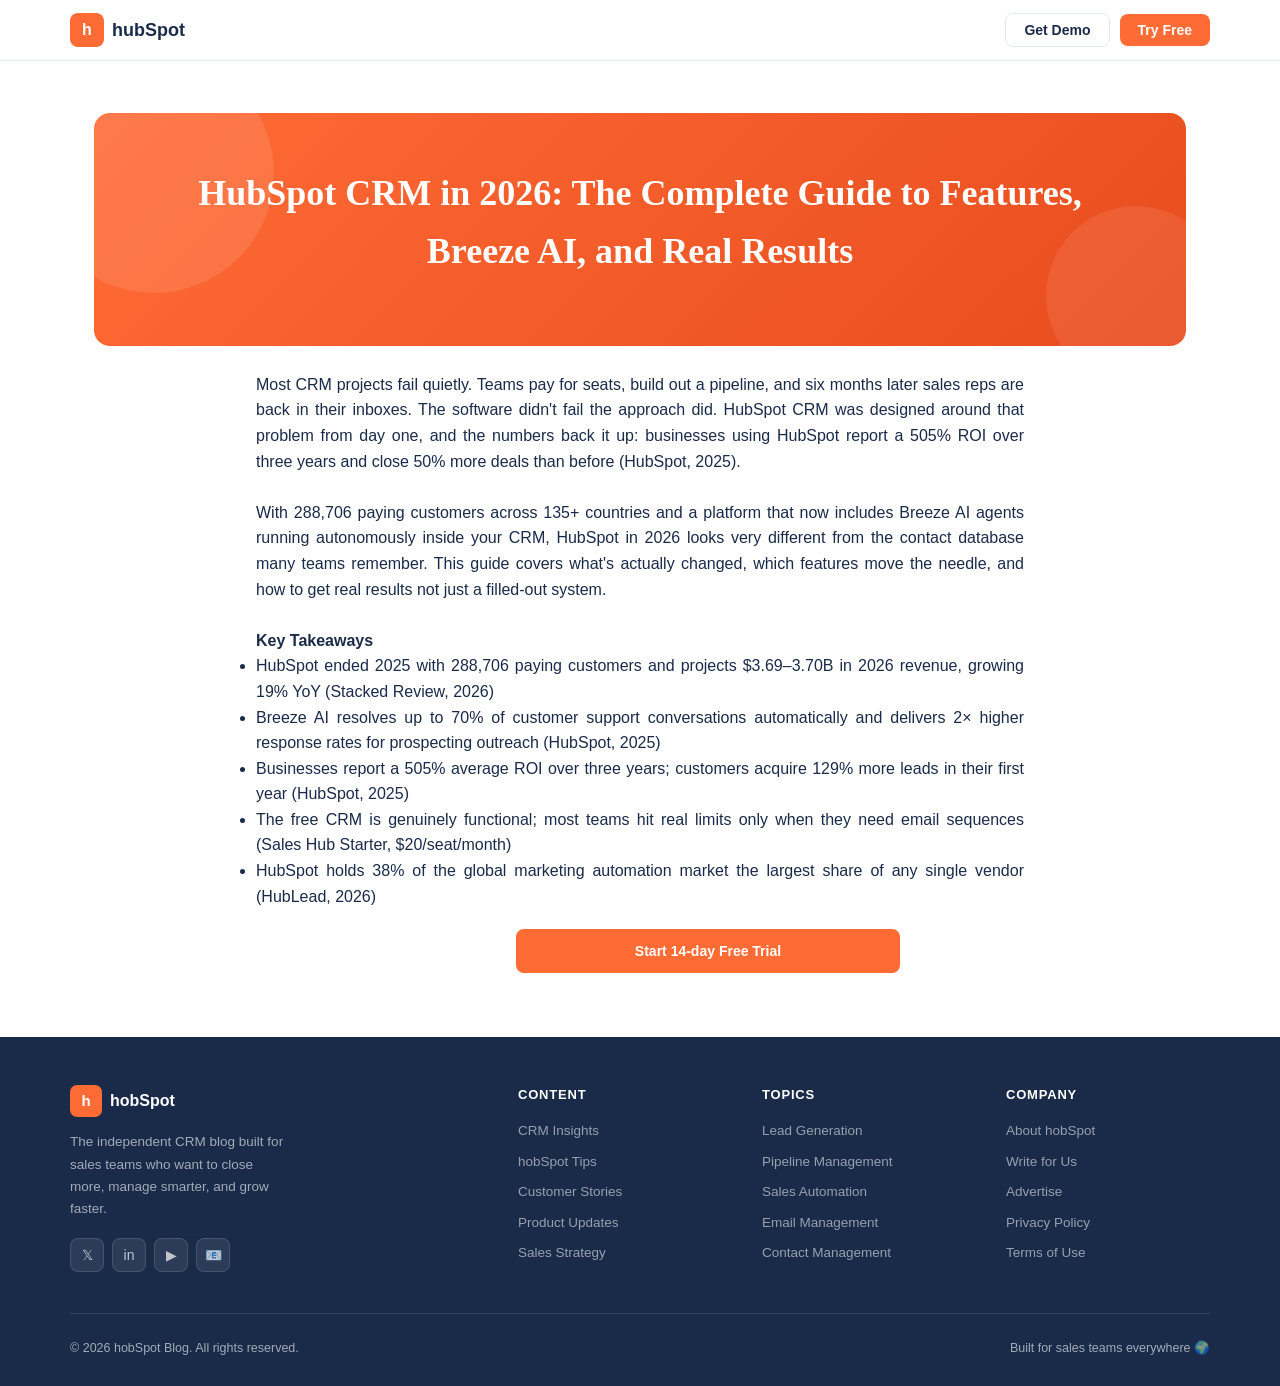
==== pages/heroPage.html @ 6e8374ae "Add files via upload" ====
<!DOCTYPE html>
<html lang="en">

<head>
  <meta charset="UTF-8">
  <meta name="viewport" content="width=device-width, initial-scale=1.0">
  <title>hobSpot — CRM Insights Blog</title>
  <style>
    :root {
      --orange: #FF6B35;
      --orange-light: #FF8C5A;
      --navy: #1A2B4A;
      --navy-soft: #2C3E60;
      --text: #1A2B4A;
      --text-muted: #6B7A94;
      --bg: #FFFFFF;
      --bg-soft: #F7F9FC;
      --bg-card: #FFFFFF;
      --border: #E4E9F0;
      --tag-bg: #EEF2FF;
      --tag-text: #3B4FCA;
      --radius: 10px;
      --radius-sm: 6px;
      --shadow: 0 2px 16px rgba(26, 43, 74, 0.08);
      --shadow-hover: 0 6px 28px rgba(26, 43, 74, 0.14);
      --font-display: 'Georgia', 'Times New Roman', serif;
      --font-body: -apple-system, BlinkMacSystemFont, 'Segoe UI', Roboto, sans-serif;
    }

    *,
    *::before,
    *::after {
      box-sizing: border-box;
      margin: 0;
      padding: 0;
    }

    body {
      font-family: var(--font-body);
      color: var(--text);
      background: var(--bg);
      font-size: 16px;
      line-height: 1.6;
      -webkit-font-smoothing: antialiased;
    }

    a {
      color: inherit;
      text-decoration: none;
    }

    img {
      display: block;
      max-width: 100%;
    }

    /* ── NAV ── */
    nav {
      position: sticky;
      top: 0;
      z-index: 100;
      background: #fff;
      border-bottom: 1px solid var(--border);
      padding: 0 24px;
    }

    .nav-inner {
      max-width: 1140px;
      margin: 0 auto;
      display: flex;
      align-items: center;
      justify-content: space-between;
      height: 60px;
      gap: 20px;
    }

    .logo {
      display: flex;
      align-items: center;
      gap: 8px;
      font-weight: 700;
      font-size: 18px;
      color: var(--navy);
      flex-shrink: 0;
    }

    .logo-icon {
      width: 34px;
      height: 34px;
      background: var(--orange);
      border-radius: 8px;
      display: flex;
      align-items: center;
      justify-content: center;
      color: #fff;
      font-size: 16px;
      font-weight: 800;
    }

    .nav-links {
      display: flex;
      align-items: center;
      gap: 4px;
      list-style: none;
    }

    .nav-links a {
      padding: 6px 12px;
      border-radius: var(--radius-sm);
      font-size: 14px;
      font-weight: 500;
      color: var(--text-muted);
      transition: color .18s, background .18s;
    }

    .nav-links a:hover,
    .nav-links a.active {
      color: var(--navy);
      background: var(--bg-soft);
    }

    .nav-links a.active {
      color: var(--orange);
      background: none;
      font-weight: 600;
    }

    .nav-cta-group {
      display: flex;
      gap: 10px;
      align-items: center;
      flex-shrink: 0;
    }

    .btn-outline {
      padding: 8px 18px;
      border: 1.5px solid var(--border);
      border-radius: 8px;
      font-size: 14px;
      font-weight: 600;
      color: var(--navy);
      background: #fff;
      cursor: pointer;
      transition: border-color .18s, background .18s;
    }

    .btn-outline:hover {
      border-color: var(--navy);
      background: var(--bg-soft);
    }

    .btn-primary {
      padding: 8px 18px;
      border: none;
      border-radius: 8px;
      font-size: 14px;
      font-weight: 700;
      color: #fff;
      background: var(--orange);
      cursor: pointer;
      transition: background .18s, transform .12s;
    }

    .btn-primary:hover {
      background: var(--orange-light);
      transform: translateY(-1px);
    }
    .bn-primary{
      width:50%;
      padding: 14px 18px;
      position: relative;
      left: 260px;
      margin-top: 20px;
      border: none;
      border-radius: 8px;
      font-size: 14px;
      font-weight: 700;
      color: #fff;
      background: var(--orange);
      cursor: pointer;
      transition: background .18s, transform .12s;
    }

    .nav-search {
      display: flex;
      align-items: center;
      gap: 8px;
      background: var(--bg-soft);
      border: 1px solid var(--border);
      border-radius: 8px;
      padding: 6px 12px;
      max-width: 200px;
      flex: 1;
    }

    .nav-search input {
      border: none;
      background: transparent;
      font-size: 13px;
      color: var(--text);
      outline: none;
      width: 100%;
    }

    .nav-search input::placeholder {
      color: var(--text-muted);
    }

    .nav-search svg {
      flex-shrink: 0;
    }

    .hamburger {
      display: none;
      background: none;
      border: none;
      cursor: pointer;
      padding: 6px;
    }

    /* ── CATEGORY BAR ── */
    .cat-bar {
      background: #fff;
      border-bottom: 1px solid var(--border);
      padding: 0 24px;
    }

    .cat-inner {
      max-width: 1140px;
      margin: 0 auto;
      display: flex;
      gap: 0;
      overflow-x: auto;
      -webkit-overflow-scrolling: touch;
      scrollbar-width: none;
    }

    .cat-inner::-webkit-scrollbar {
      display: none;
    }

    .cat-link {
      flex-shrink: 0;
      padding: 12px 16px;
      font-size: 13.5px;
      font-weight: 500;
      color: var(--text-muted);
      border-bottom: 2.5px solid transparent;
      transition: color .18s, border-color .18s;
      cursor: pointer;
      white-space: nowrap;
    }

    .cat-link:hover {
      color: var(--navy);
    }

    .cat-link.active {
      color: var(--orange);
      border-bottom-color: var(--orange);
      font-weight: 600;
    }

    /* ── HERO FEATURE ── */
    .hero-wrap {
      max-width: 1140px;
      margin: 36px auto 0;
      padding: 0 24px;
    }

    .hero-card {
      display: grid;
      grid-template-columns: 1fr 1fr;
      gap: 40px;
      align-items: center;
      background: var(--bg-card);
      border: 1px solid var(--border);
      border-radius: 16px;
      overflow: hidden;
      box-shadow: var(--shadow);
    }

    .hero-img {
      position: relative;
      background: linear-gradient(135deg, #1A1A3E 0%, #2D2B7B 50%, #6B48C8 100%);
      min-height: 320px;
      display: flex;
      align-items: center;
      justify-content: center;
      overflow: hidden;
    }

    .hero-img-visual {
      display: flex;
      flex-direction: column;
      gap: 10px;
      padding: 28px;
      width: 100%;
    }

    .rating-bubble {
      display: flex;
      align-items: center;
      gap: 6px;
      background: rgba(255, 255, 255, 0.12);
      backdrop-filter: blur(8px);
      border: 1px solid rgba(255, 255, 255, 0.18);
      border-radius: 10px;
      padding: 8px 14px;
      color: #fff;
      font-size: 13px;
      font-weight: 600;
      width: fit-content;
      animation: floatUp 3s ease-in-out infinite;
    }

    .rating-bubble:nth-child(2) {
      animation-delay: 1s;
      margin-left: 40px;
    }

    .rating-bubble:nth-child(3) {
      animation-delay: 2s;
      margin-left: 16px;
    }

    .stars {
      color: #FFCC00;
      letter-spacing: 1px;
    }

    @keyframes floatUp {

      0%,
      100% {
        transform: translateY(0);
      }

      50% {
        transform: translateY(-5px);
      }
    }

    .hero-badge {
      position: absolute;
      top: 16px;
      right: 16px;
      background: var(--orange);
      color: #fff;
      font-size: 10px;
      font-weight: 700;
      text-transform: uppercase;
      letter-spacing: .8px;
      padding: 4px 10px;
      border-radius: 20px;
    }

    .hero-content {
      padding: 36px 36px 36px 0;
    }

    .recent-label {
      font-size: 11px;
      font-weight: 700;
      text-transform: uppercase;
      letter-spacing: 1.2px;
      color: var(--text-muted);
      margin-bottom: 10px;
    }

    .hero-title {
      font-family: var(--font-display);
      font-size: clamp(26px, 3.5vw, 38px);
      font-weight: 700;
      color: var(--navy);
      line-height: 1.22;
      margin-bottom: 14px;
    }

    .hero-meta {
      display: flex;
      align-items: center;
      gap: 8px;
      font-size: 13px;
      color: var(--text-muted);
      margin-bottom: 18px;
    }

    .author-avatar {
      width: 30px;
      height: 30px;
      border-radius: 50%;
      background: linear-gradient(135deg, var(--orange), var(--navy));
      display: flex;
      align-items: center;
      justify-content: center;
      color: #fff;
      font-size: 12px;
      font-weight: 700;
      flex-shrink: 0;
    }

    .hero-excerpt {
      font-size: 15px;
      color: var(--text-muted);
      line-height: 1.7;
      margin-bottom: 24px;
    }

    .btn-read {
      display: inline-flex;
      align-items: center;
      gap: 8px;
      padding: 11px 22px;
      background: var(--navy);
      color: #fff;
      border-radius: 8px;
      font-size: 14px;
      font-weight: 600;
      transition: background .18s, transform .12s;
    }

    .btn-read:hover {
      background: var(--navy-soft);
      transform: translateY(-1px);
    }

    .btn-read svg {
      transition: transform .18s;
    }

    .btn-read:hover svg {
      transform: translateX(4px);
    }

    /* ── TOPICS ── */
    .topics-wrap {
      max-width: 1140px;
      margin: 28px auto 0;
      padding: 0 24px;
      display: flex;
      align-items: center;
      flex-wrap: wrap;
      gap: 8px;
    }

    .topics-label {
      font-size: 13px;
      font-weight: 600;
      color: var(--text-muted);
      margin-right: 4px;
    }

    .topic-tag {
      padding: 5px 14px;
      border: 1.5px solid var(--border);
      border-radius: 20px;
      font-size: 13px;
      color: var(--text-muted);
      cursor: pointer;
      transition: border-color .18s, color .18s, background .18s;
      white-space: nowrap;
    }

    .topic-tag:hover,
    .topic-tag.active {
      border-color: var(--orange);
      color: var(--orange);
      background: #FFF3EE;
    }

    /* ── SECTION HEADER ── */
    .section-header {
      max-width: 1140px;
      margin: 48px auto 0;
      padding: 0 24px;
      display: flex;
      align-items: center;
      justify-content: space-between;
    }

    .section-title {
      font-family: var(--font-display);
      font-size: clamp(20px, 2.5vw, 26px);
      font-weight: 700;
      color: var(--navy);
    }

    .see-all {
      display: flex;
      align-items: center;
      gap: 5px;
      font-size: 14px;
      font-weight: 600;
      color: var(--orange);
      cursor: pointer;
      transition: gap .18s;
    }

    .see-all:hover {
      gap: 9px;
    }

    /* ── CARD GRID ── */
    .cards-wrap {
      max-width: 1140px;
      margin: 20px auto 0;
      padding: 0 24px;
      display: grid;
      grid-template-columns: repeat(3, 1fr);
      gap: 24px;
    }

    .blog-card {
      background: var(--bg-card);
      border: 1px solid var(--border);
      border-radius: var(--radius);
      overflow: hidden;
      transition: box-shadow .22s, transform .22s;
      cursor: pointer;
    }

    .blog-card:hover {
      box-shadow: var(--shadow-hover);
      transform: translateY(-3px);
    }

    .card-img {
      width: 100%;
      height: 190px;
      object-fit: cover;
      background: linear-gradient(135deg, #1A1A3E 0%, #2D2B7B 60%, #6B48C8 100%);
      display: flex;
      align-items: center;
      justify-content: center;
      position: relative;
      overflow: hidden;
    }

    .card-img-alt {
      background: linear-gradient(135deg, #0F3460 0%, #16213E 100%);
    }

    .card-img-alt2 {
      background: linear-gradient(135deg, #1B4332 0%, #2D6A4F 100%);
    }

    .card-img-inner {
      padding: 20px;
      width: 100%;
    }

    .card-img-team {
      display: flex;
      gap: 8px;
      align-items: flex-end;
      justify-content: center;
      padding: 24px;
    }

    .person-block {
      display: flex;
      flex-direction: column;
      align-items: center;
      gap: 6px;
    }

    .person-avatar {
      border-radius: 8px;
      background: rgba(255, 255, 255, 0.15);
      border: 1px solid rgba(255, 255, 255, 0.2);
    }

    .card-cat {
      display: inline-block;
      background: var(--tag-bg);
      color: var(--tag-text);
      font-size: 11px;
      font-weight: 700;
      text-transform: uppercase;
      letter-spacing: .8px;
      padding: 4px 10px;
      border-radius: 20px;
      margin-bottom: 8px;
    }

    .card-content {
      padding: 18px 20px 20px;
    }

    .card-title {
      font-family: var(--font-display);
      font-size: 16px;
      font-weight: 700;
      color: var(--navy);
      line-height: 1.35;
      margin-bottom: 10px;
    }

    .card-excerpt {
      font-size: 13.5px;
      color: var(--text-muted);
      line-height: 1.65;
      margin-bottom: 14px;
    }

    .card-meta {
      display: flex;
      align-items: center;
      gap: 10px;
      font-size: 12px;
      color: var(--text-muted);
    }

    .card-meta-dot {
      width: 3px;
      height: 3px;
      border-radius: 50%;
      background: var(--border);
    }



    /* ── BENEFITS ── */
    .benefits-wrap {
      max-width: 1140px;
      margin: 52px auto 0;
      padding: 0 24px;
    }

    .benefits-grid {
      display: grid;
      grid-template-columns: repeat(4, 1fr);
      gap: 20px;
      margin-top: 20px;
    }

    .benefit-card {
      background: var(--bg-soft);
      border-radius: var(--radius);
      padding: 24px 22px;
      border: 1px solid var(--border);
      transition: box-shadow .2s;
    }

    .benefit-card:hover {
      box-shadow: var(--shadow);
    }

    .benefit-icon {
      width: 44px;
      height: 44px;
      border-radius: 10px;
      background: var(--orange);
      display: flex;
      align-items: center;
      justify-content: center;
      margin-bottom: 14px;
      font-size: 20px;
    }

    .benefit-title {
      font-size: 15px;
      font-weight: 700;
      color: var(--navy);
      margin-bottom: 6px;
    }

    .benefit-desc {
      font-size: 13.5px;
      color: var(--text-muted);
      line-height: 1.6;
    }

    /* ── REVIEWS ── */
    .reviews-wrap {
      max-width: 1140px;
      margin: 52px auto 0;
      padding: 0 24px;
    }

    .reviews-grid {
      display: grid;
      grid-template-columns: repeat(3, 1fr);
      gap: 20px;
      margin-top: 20px;
    }

    .review-card {
      background: var(--bg-soft);
      border: 1px solid var(--border);
      border-radius: var(--radius);
      padding: 24px;
      transition: box-shadow .2s;
    }

    .review-card:hover {
      box-shadow: var(--shadow);
    }

    .review-stars {
      color: #FFCC00;
      font-size: 15px;
      margin-bottom: 12px;
      letter-spacing: 2px;
    }

    .review-text {
      font-size: 14.5px;
      color: var(--text);
      line-height: 1.7;
      margin-bottom: 16px;
      font-style: italic;
    }

    .review-author {
      display: flex;
      align-items: center;
      gap: 10px;
    }

    .review-avatar {
      width: 36px;
      height: 36px;
      border-radius: 50%;
      display: flex;
      align-items: center;
      justify-content: center;
      font-size: 14px;
      font-weight: 700;
      color: #fff;
      flex-shrink: 0;
    }

    .review-name {
      font-size: 13.5px;
      font-weight: 700;
      color: var(--navy);
    }

    .review-role {
      font-size: 12px;
      color: var(--text-muted);
    }

    /* ── TRUST BADGES ── */
    .trust-wrap {
      max-width: 1140px;
      margin: 52px auto 0;
      padding: 0 24px;
      text-align: center;
    }

    .trust-title {
      font-size: 14px;
      color: var(--text-muted);
      font-weight: 500;
      margin-bottom: 24px;
      text-transform: uppercase;
      letter-spacing: .8px;
    }

    .trust-badges {
      display: flex;
      align-items: center;
      justify-content: center;
      flex-wrap: wrap;
      gap: 20px;
    }

    .trust-badge {
      display: flex;
      align-items: center;
      gap: 8px;
      padding: 12px 22px;
      border: 1.5px solid var(--border);
      border-radius: 10px;
      font-size: 13px;
      font-weight: 600;
      color: var(--navy);
      background: #fff;
    }

    .trust-badge-icon {
      font-size: 18px;
    }

    /* ── FAQ ── */
    .faq-wrap {
      max-width: 720px;
      margin: 52px auto 0;
      padding: 0 24px;
    }

    .faq-item {
      border-bottom: 1px solid var(--border);
      overflow: hidden;
    }

    .faq-question {
      display: flex;
      align-items: center;
      justify-content: space-between;
      padding: 18px 0;
      cursor: pointer;
      font-size: 15px;
      font-weight: 600;
      color: var(--navy);
      gap: 16px;
      user-select: none;
    }

    .faq-icon {
      width: 24px;
      height: 24px;
      border-radius: 50%;
      background: var(--bg-soft);
      border: 1.5px solid var(--border);
      display: flex;
      align-items: center;
      justify-content: center;
      flex-shrink: 0;
      transition: background .18s, transform .28s;
      font-size: 14px;
      color: var(--navy);
      font-weight: 700;
    }

    .faq-item.open .faq-icon {
      background: var(--orange);
      color: #fff;
      border-color: var(--orange);
      transform: rotate(45deg);
    }

    .faq-answer {
      max-height: 0;
      overflow: hidden;
      transition: max-height .32s cubic-bezier(0.4, 0, 0.2, 1), padding .32s;
      font-size: 14.5px;
      color: var(--text-muted);
      line-height: 1.75;
    }

    .faq-answer-inner {
      padding: 0 0 18px;
    }

    /* ── CTA BOTTOM ── */
    .cta-wrap {
      max-width: 1140px;
      margin: 52px auto 0;
      padding: 0 24px;
    }

    .cta-card {
      background: linear-gradient(135deg, #FF6B35 0%, #E84C1E 100%);
      border-radius: 16px;
      padding: 52px;
      text-align: center;
      position: relative;
      overflow: hidden;
    }

    .cta-card::before {
      content: '';
      position: absolute;
      top: -60px;
      left: -60px;
      width: 240px;
      height: 240px;
      border-radius: 50%;
      background: rgba(255, 255, 255, 0.1);
      pointer-events: none;
    }

    .cta-card::after {
      content: '';
      position: absolute;
      bottom: -40px;
      right: -40px;
      width: 180px;
      height: 180px;
      border-radius: 50%;
      background: rgba(255, 255, 255, 0.08);
      pointer-events: none;
    }

    .cta-title {
      font-family: var(--font-display);
      font-size: clamp(24px, 3vw, 36px);
      font-weight: 700;
      color: #fff;
      margin-bottom: 14px;
      position: relative;
    }

    .cta-sub {
      font-size: 16px;
      color: rgba(255, 255, 255, 0.8);
      margin-bottom: 28px;
      position: relative;
    }

    .cta-btns {
      display: flex;
      gap: 12px;
      justify-content: center;
      flex-wrap: wrap;
      position: relative;
    }

    .cta-btn-white {
      padding: 13px 28px;
      background: #fff;
      color: var(--orange);
      border: none;
      border-radius: 8px;
      font-size: 15px;
      font-weight: 700;
      cursor: pointer;
      transition: transform .14s, box-shadow .14s;
    }

    .cta-btn-white:hover {
      transform: translateY(-2px);
      box-shadow: 0 6px 20px rgba(0, 0, 0, 0.2);
    }

    .cta-btn-ghost {
      padding: 13px 28px;
      background: transparent;
      color: #fff;
      border: 2px solid rgba(255, 255, 255, 0.5);
      border-radius: 8px;
      font-size: 15px;
      font-weight: 600;
      cursor: pointer;
      transition: border-color .18s, background .18s;
    }

    .cta-btn-ghost:hover {
      border-color: #fff;
      background: rgba(255, 255, 255, 0.1);
    }

    /* ── FOOTER ── */
    footer {
      margin-top: 64px;
      background: var(--navy);
      color: rgba(255, 255, 255, 0.6);
      padding: 48px 24px 28px;
    }

    .footer-inner {
      max-width: 1140px;
      margin: 0 auto;
      display: grid;
      grid-template-columns: 2fr 1fr 1fr 1fr;
      gap: 40px;
      padding-bottom: 40px;
      border-bottom: 1px solid rgba(255, 255, 255, 0.1);
    }

    .footer-logo {
      display: flex;
      align-items: center;
      gap: 8px;
      margin-bottom: 14px;
    }

    .footer-logo-icon {
      width: 32px;
      height: 32px;
      background: var(--orange);
      border-radius: 7px;
      display: flex;
      align-items: center;
      justify-content: center;
      color: #fff;
      font-size: 15px;
      font-weight: 800;
    }

    .footer-logo-text {
      font-size: 16px;
      font-weight: 700;
      color: #fff;
    }

    .footer-tagline {
      font-size: 13.5px;
      line-height: 1.65;
      max-width: 220px;
      margin-bottom: 18px;
    }

    .footer-social {
      display: flex;
      gap: 8px;
    }

    .social-btn {
      width: 34px;
      height: 34px;
      border-radius: 8px;
      background: rgba(255, 255, 255, 0.08);
      border: 1px solid rgba(255, 255, 255, 0.12);
      display: flex;
      align-items: center;
      justify-content: center;
      font-size: 14px;
      color: rgba(255, 255, 255, 0.7);
      cursor: pointer;
      transition: background .18s;
      text-decoration: none;
    }

    .social-btn:hover {
      background: rgba(255, 255, 255, 0.15);
      color: #fff;
    }

    .footer-col-title {
      font-size: 13px;
      font-weight: 700;
      color: #fff;
      text-transform: uppercase;
      letter-spacing: .8px;
      margin-bottom: 14px;
    }

    .footer-col a {
      display: block;
      font-size: 13.5px;
      color: rgba(255, 255, 255, 0.55);
      margin-bottom: 9px;
      transition: color .18s;
    }

    .footer-col a:hover {
      color: #fff;
    }

    .footer-bottom {
      max-width: 1140px;
      margin: 24px auto 0;
      display: flex;
      align-items: center;
      justify-content: space-between;
      font-size: 12.5px;
      flex-wrap: wrap;
      gap: 8px;
    }

    /*Blog Content*/
    .container {
      margin-left: 20%;
      margin-right: 20%;
      text-align: justify;
    }

    /* ── MOBILE NAV DRAWER ── */
    .mobile-menu {
      display: none;
      position: fixed;
      inset: 0;
      z-index: 200;
    }

    .mobile-menu.open {
      display: block;
    }

    .mobile-overlay {
      position: absolute;
      inset: 0;
      background: rgba(0, 0, 0, 0.4);
    }

    .mobile-drawer {
      position: absolute;
      top: 0;
      right: 0;
      width: 260px;
      height: 100%;
      background: #fff;
      padding: 20px 24px;
      overflow-y: auto;
    }

    .mobile-drawer-header {
      display: flex;
      justify-content: flex-end;
      margin-bottom: 20px;
    }

    .mobile-close {
      background: none;
      border: none;
      font-size: 22px;
      cursor: pointer;
      color: var(--navy);
    }

    .mobile-nav-link {
      display: block;
      padding: 12px 0;
      font-size: 15px;
      font-weight: 500;
      color: var(--navy);
      border-bottom: 1px solid var(--border);
    }

    /* ── RESPONSIVE ── */
    @media (max-width: 960px) {
      .hero-card {
        grid-template-columns: 1fr;
      }

      .hero-img {
        min-height: 220px;
      }

      .hero-content {
        padding: 28px;
      }

      .cards-wrap {
        grid-template-columns: 1fr 1fr;
      }

      .benefits-grid {
        grid-template-columns: 1fr 1fr;
      }

      .reviews-grid {
        grid-template-columns: 1fr 1fr;
      }

      .newsletter-card {
        grid-template-columns: 1fr;
        padding: 32px;
        gap: 24px;
      }

      .footer-inner {
        grid-template-columns: 1fr 1fr;
        gap: 28px;
      }

      .nav-links,
      .nav-search {
        display: none;
      }

      .hamburger {
        display: block;
      }
    }

    @media (max-width: 640px) {
      .cards-wrap {
        grid-template-columns: 1fr;
      }

      .benefits-grid {
        grid-template-columns: 1fr 1fr;
      }

      .reviews-grid {
        grid-template-columns: 1fr;
      }

      .nl-input-row {
        flex-direction: column;
      }

      .footer-inner {
        grid-template-columns: 1fr;
      }

      .cta-card {
        padding: 36px 24px;
      }

      .hero-card {
        border-radius: 12px;
      }

      .section-header {
        flex-wrap: wrap;
        gap: 8px;
      }
    }

    @media (max-width: 400px) {
      .benefits-grid {
        grid-template-columns: 1fr;
      }
    }

    /* ── TOAST ── */
    .toast {
      position: fixed;
      bottom: 24px;
      right: 24px;
      background: var(--navy);
      color: #fff;
      padding: 14px 22px;
      border-radius: 10px;
      font-size: 14px;
      font-weight: 500;
      box-shadow: 0 8px 24px rgba(0, 0, 0, 0.2);
      opacity: 0;
      transform: translateY(16px);
      transition: opacity .28s, transform .28s;
      z-index: 9999;
      max-width: 300px;
    }

    .toast.show {
      opacity: 1;
      transform: translateY(0);
    }

    /* ── READING PROGRESS ── */
    #progress-bar {
      position: fixed;
      top: 0;
      left: 0;
      height: 3px;
      background: var(--orange);
      width: 0%;
      z-index: 999;
      transition: width .1s;
    }
  </style>
</head>

<body>

  <div id="progress-bar"></div>

  <!-- NAV -->
  <nav>
    <div class="nav-inner">
      <a href="#" class="logo">
        <div class="logo-icon">h</div>
        hubSpot
      </a>

      <div class="nav-cta-group">
        <button class="btn-outline">Get Demo</button>
        <button class="btn-primary">Try Free</button>
      </div>
      <button class="hamburger" onclick="openMenu()" aria-label="Menu">
        <svg width="22" height="22" viewBox="0 0 24 24" fill="none" stroke="#1A2B4A" stroke-width="2.2"
          stroke-linecap="round">
          <line x1="3" y1="6" x2="21" y2="6" />
          <line x1="3" y1="12" x2="21" y2="12" />
          <line x1="3" y1="18" x2="21" y2="18" />
        </svg>
      </button>
    </div>
  </nav>



  <!-- CTA BOTTOM -->
  <div class="cta-wrap">
    <div class="cta-card">
      <h2 class="cta-title">HubSpot CRM in 2026: The Complete Guide to Features, Breeze AI, and Real Results</h2>
    </div>
  </div>
  <br>
  <section class="container">
    <p> Most CRM projects fail quietly. Teams pay for seats, build out a pipeline, and six months later sales reps are
      back in their inboxes. The software didn't fail the approach did. HubSpot CRM was designed around that problem
      from day one, and the numbers back it up: businesses using HubSpot report a 505% ROI over three years and close
      50% more deals than before (HubSpot, 2025).</p><br>
    <p>With 288,706 paying customers across 135+ countries and a platform that now includes Breeze AI agents running
      autonomously inside your CRM, HubSpot in 2026 looks very different from the contact database many teams remember.
      This guide covers what's actually changed, which features move the needle, and how to get real results not just a
      filled-out system.</p><br>
    <h4>Key Takeaways</h4>
    <ul>
      <li>HubSpot ended 2025 with 288,706 paying customers and projects $3.69–3.70B in 2026 revenue, growing 19% YoY
        (Stacked Review, 2026)</li>
      <li>Breeze AI resolves up to 70% of customer support conversations automatically and delivers 2× higher response
        rates for prospecting outreach (HubSpot, 2025)</li>
      <li>Businesses report a 505% average ROI over three years; customers acquire 129% more leads in their first year
        (HubSpot, 2025)</li>
      <li>The free CRM is genuinely functional; most teams hit real limits only when they need email sequences (Sales
        Hub Starter, $20/seat/month)</li>
      <li>HubSpot holds 38% of the global marketing automation market the largest share of any single vendor (HubLead,
        2026)</li>
    </ul>

   <button class="bn-primary">Start 14-day Free Trial</button>

   

  </section>


  <!-- HERO FEATURED POST 
<div class="hero-wrap">
  <div class="hero-card">
    <div class="hero-img">
      <div class="hero-img-visual">
        <div class="rating-bubble">
          <span class="stars">★★★</span> 3.0
        </div>
        <div class="rating-bubble">
          <span class="stars">★★★★</span> 4.5
        </div>
        <div class="rating-bubble">
          <span class="stars">★★★★★</span> 5.0 hobSpot
        </div>
      </div>
      <div class="hero-badge">FEATURED</div>
    </div>
    <div class="hero-content">
      <p class="recent-label">RECENT POST</p>
      <h1 class="hero-title">HubSpot CRM in 2026: The Complete Guide to Features, Breeze AI, and Real Results</h1>
      <div class="hero-meta">
        <div class="author-avatar">SO</div>
        <span>Samuel Oyebode</span>
        <span class="card-meta-dot"></span>
        <span>June 10, 2026</span>
        <span class="card-meta-dot"></span>
        <span>9 min read</span>
      </div>
      <p class="hero-excerpt">
        Most CRM projects fail quietly. Teams pay for seats, build out a pipeline, and six months later sales reps are back in their inboxes. The software didn't fail  the approach did. 
      </p>
      <a href="heroPage.html" class="btn-read">
        Read Article
        <svg width="16" height="16" viewBox="0 0 24 24" fill="none" stroke="currentColor" stroke-width="2.5" stroke-linecap="round"><path d="M5 12h14M12 5l7 7-7 7"/></svg>
      </a>
    </div>
  </div>
</div>-->

  <!-- FOOTER -->
  <footer>
    <div class="footer-inner">
      <div>
        <div class="footer-logo">
          <div class="footer-logo-icon">h</div>
          <span class="footer-logo-text">hobSpot</span>
        </div>
        <p class="footer-tagline">The independent CRM blog built for sales teams who want to close more, manage smarter,
          and grow faster.</p>
        <div class="footer-social">
          <a href="#" class="social-btn">𝕏</a>
          <a href="#" class="social-btn">in</a>
          <a href="#" class="social-btn">▶</a>
          <a href="#" class="social-btn">📧</a>
        </div>
      </div>
      <div class="footer-col">
        <p class="footer-col-title">Content</p>
        <a href="#">CRM Insights</a>
        <a href="#">hobSpot Tips</a>
        <a href="#">Customer Stories</a>
        <a href="#">Product Updates</a>
        <a href="#">Sales Strategy</a>
      </div>
      <div class="footer-col">
        <p class="footer-col-title">Topics</p>
        <a href="#">Lead Generation</a>
        <a href="#">Pipeline Management</a>
        <a href="#">Sales Automation</a>
        <a href="#">Email Management</a>
        <a href="#">Contact Management</a>
      </div>
      <div class="footer-col">
        <p class="footer-col-title">Company</p>
        <a href="#">About hobSpot</a>
        <a href="#">Write for Us</a>
        <a href="#">Advertise</a>
        <a href="#">Privacy Policy</a>
        <a href="#">Terms of Use</a>
      </div>
    </div>
    <div class="footer-bottom">
      <span>© 2026 hobSpot Blog. All rights reserved.</span>
      <span>Built for sales teams everywhere 🌍</span>
    </div>
  </footer>

  <!-- MOBILE MENU -->
  <div class="mobile-menu" id="mobile-menu">
    <div class="mobile-overlay" onclick="closeMenu()"></div>
    <div class="mobile-drawer">
      <div class="mobile-drawer-header">
        <button class="mobile-close" onclick="closeMenu()">✕</button>
      </div>
      <a href="#" class="mobile-nav-link" onclick="closeMenu()">All Posts</a>
      <a href="#" class="mobile-nav-link" onclick="closeMenu()">CRM Insights</a>
      <a href="#" class="mobile-nav-link" onclick="closeMenu()">hobSpot Tips</a>
      <a href="#" class="mobile-nav-link" onclick="closeMenu()">Customer Stories</a>
      <a href="#" class="mobile-nav-link" onclick="closeMenu()">Product Updates</a>
      <a href="#" class="mobile-nav-link" onclick="closeMenu()">Sales Strategy</a>
      <div style="display:flex;flex-direction:column;gap:10px;margin-top:20px;">
        <button class="btn-outline" style="width:100%;padding:12px;">Log In</button>
        <button class="btn-primary" style="width:100%;padding:12px;" onclick="closeMenu()">Try Free</button>
      </div>
    </div>
  </div>

  <!-- TOAST -->

  <script>
    // Mobile menu
    function openMenu() { document.getElementById('mobile-menu').classList.add('open'); }
    function closeMenu() { document.getElementById('mobile-menu').classList.remove('open'); }
  </script>
</body>

</html>
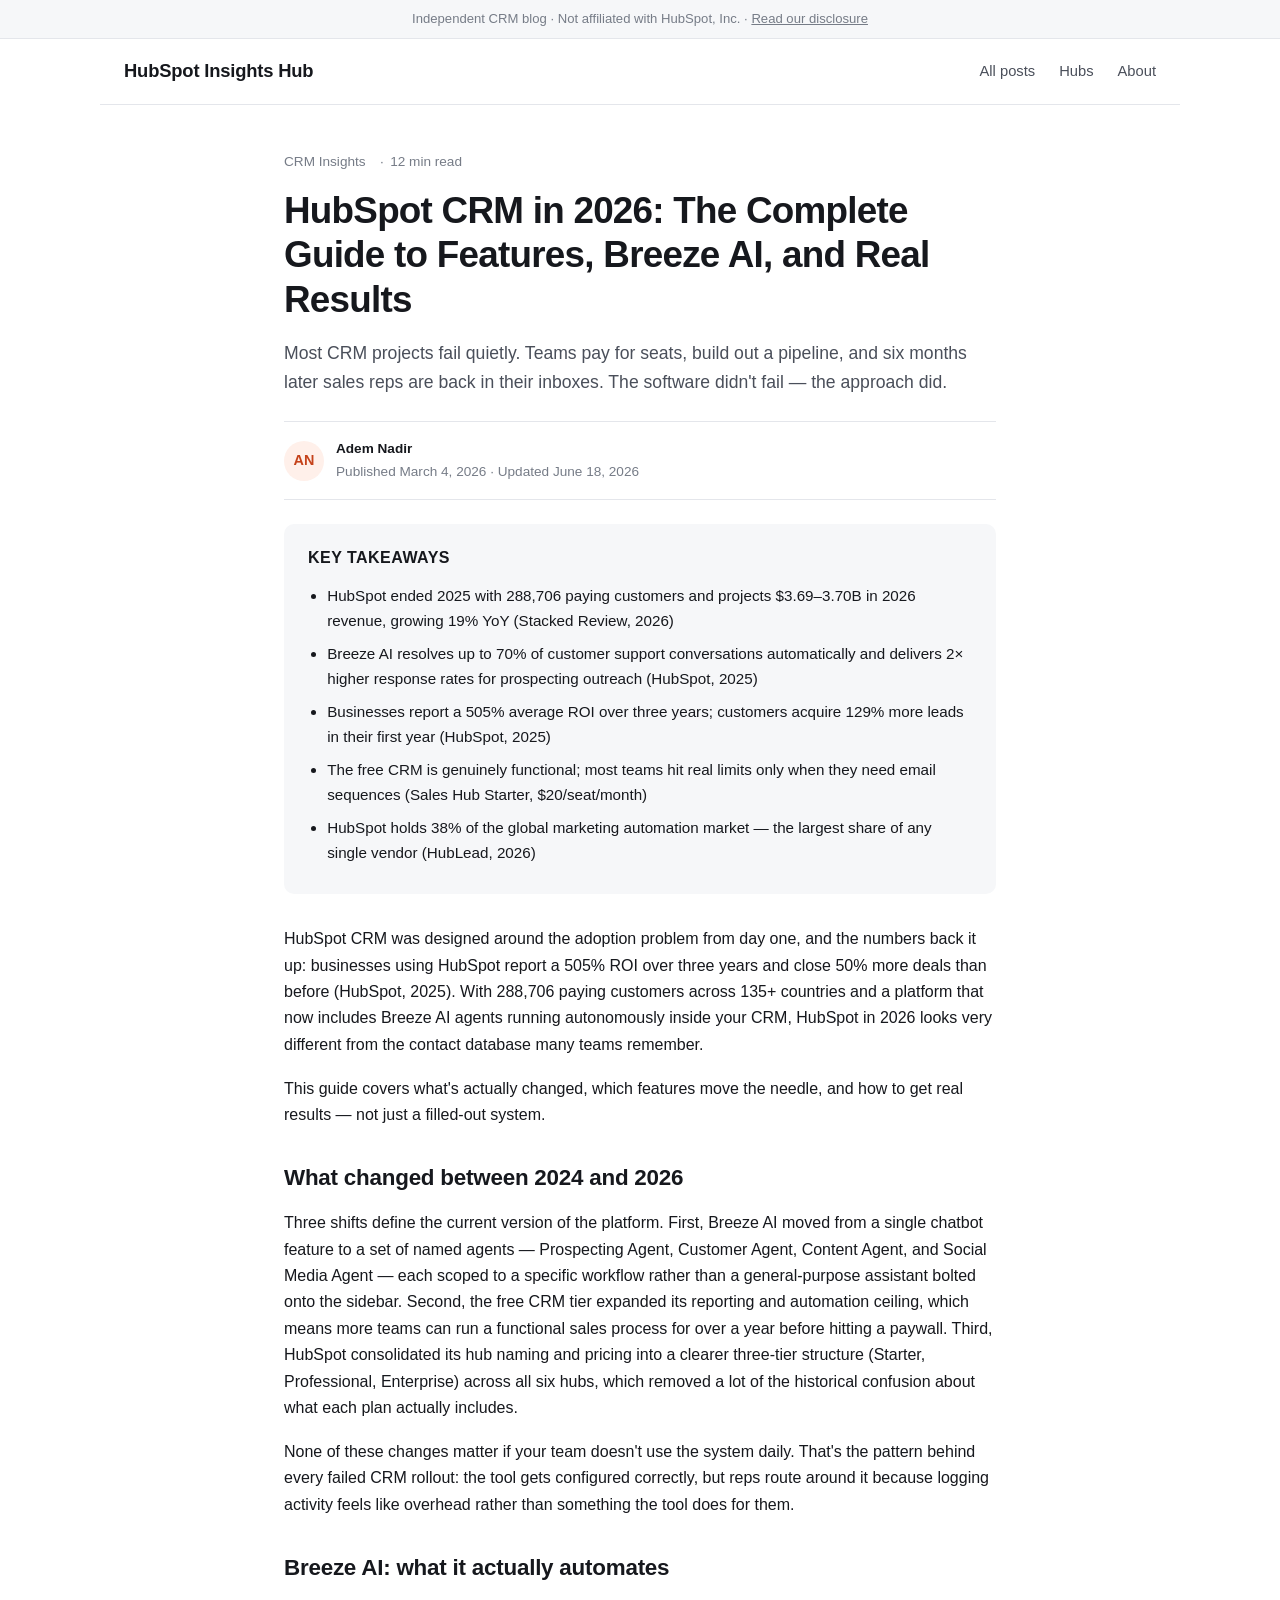
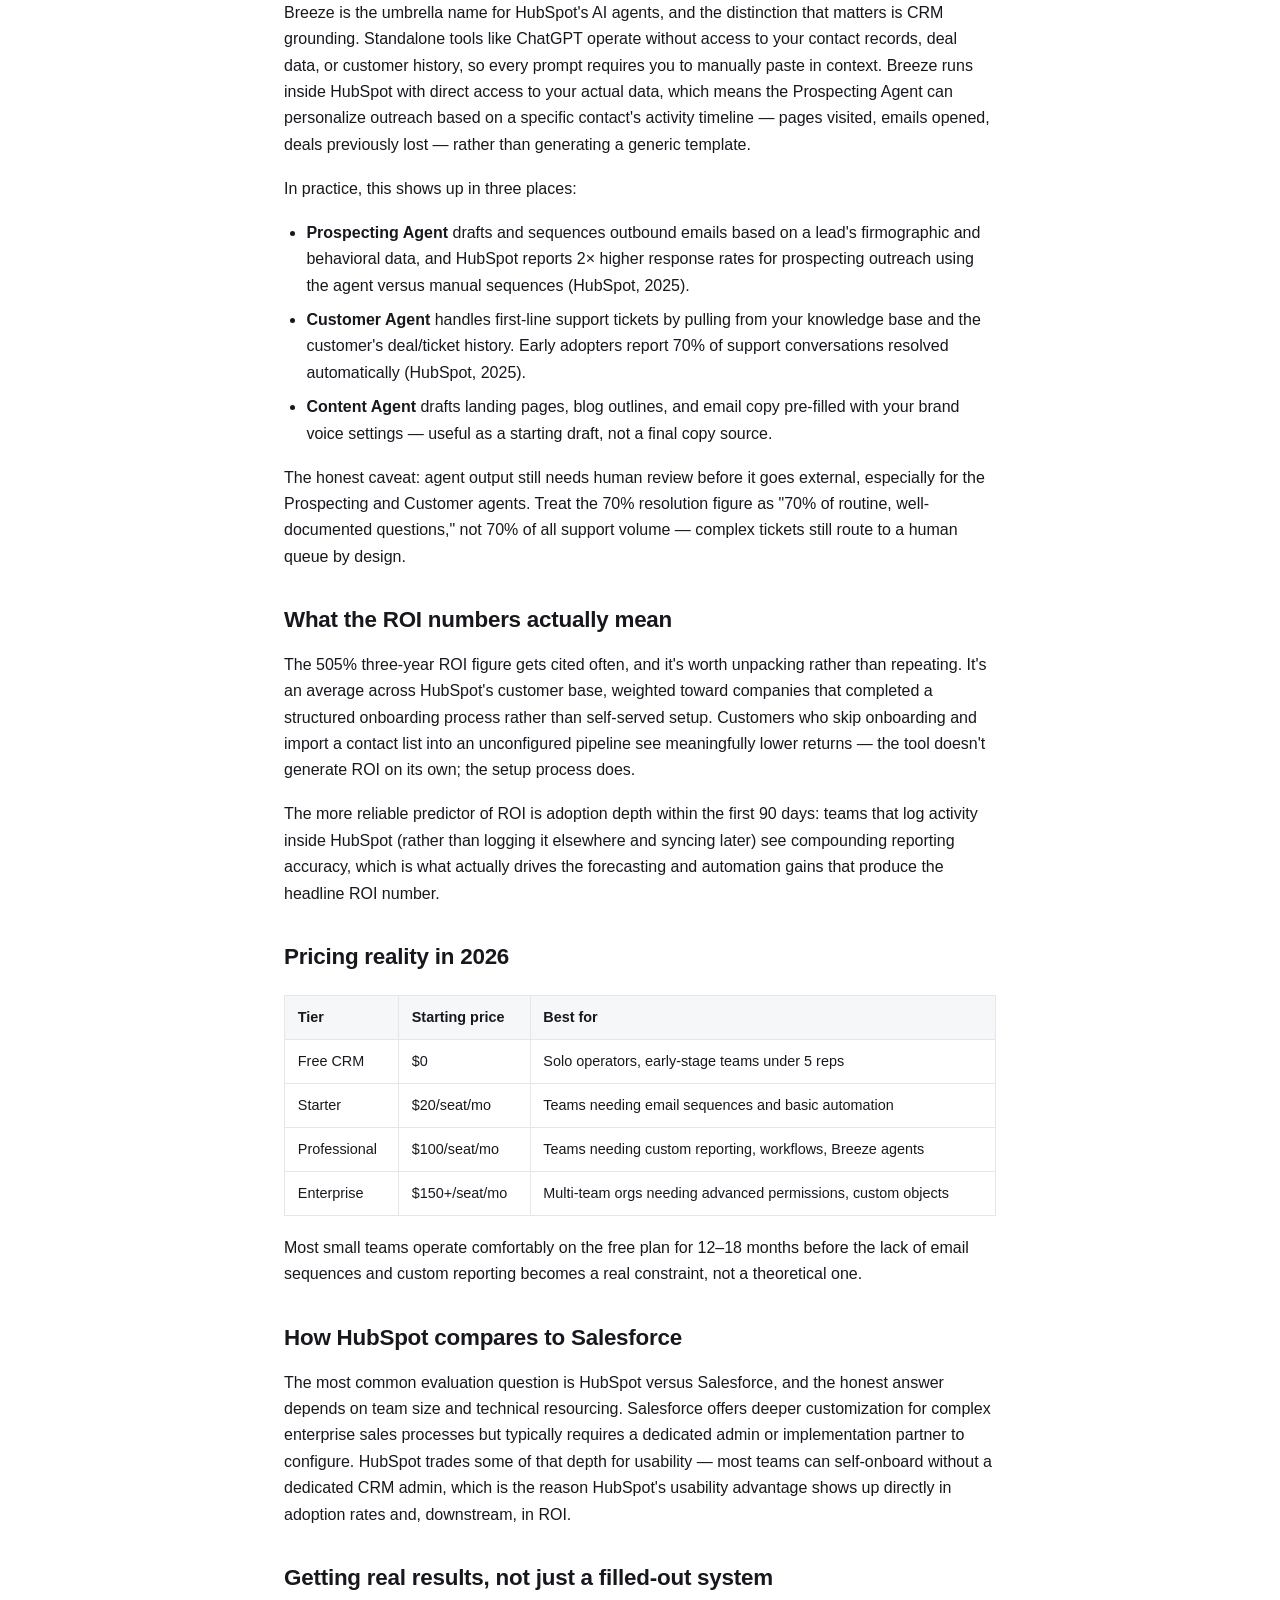
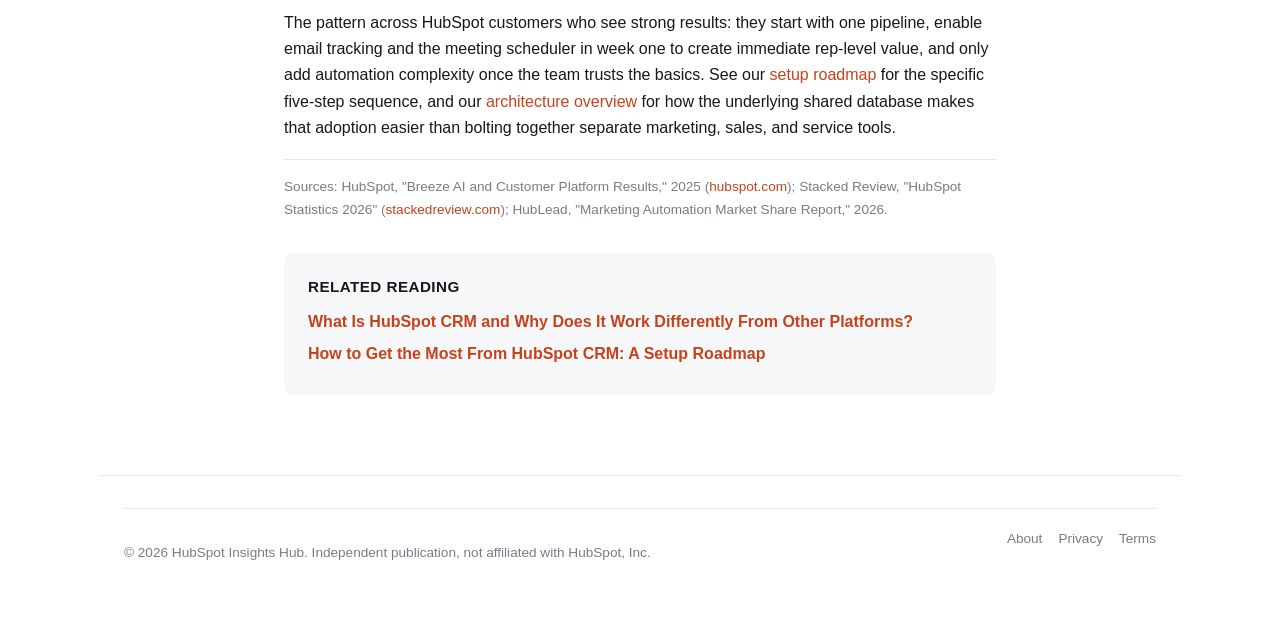
==== commit 124bd066: "Add files via upload" ====
--- a/pages/heroPage.html
+++ b/pages/heroPage.html
@@ -1,1423 +1,141 @@
 <!DOCTYPE html>
 <html lang="en">
-
 <head>
-  <meta charset="UTF-8">
-  <meta name="viewport" content="width=device-width, initial-scale=1.0">
-  <title>hobSpot — CRM Insights Blog</title>
-  <style>
-    :root {
-      --orange: #FF6B35;
-      --orange-light: #FF8C5A;
-      --navy: #1A2B4A;
-      --navy-soft: #2C3E60;
-      --text: #1A2B4A;
-      --text-muted: #6B7A94;
-      --bg: #FFFFFF;
-      --bg-soft: #F7F9FC;
-      --bg-card: #FFFFFF;
-      --border: #E4E9F0;
-      --tag-bg: #EEF2FF;
-      --tag-text: #3B4FCA;
-      --radius: 10px;
-      --radius-sm: 6px;
-      --shadow: 0 2px 16px rgba(26, 43, 74, 0.08);
-      --shadow-hover: 0 6px 28px rgba(26, 43, 74, 0.14);
-      --font-display: 'Georgia', 'Times New Roman', serif;
-      --font-body: -apple-system, BlinkMacSystemFont, 'Segoe UI', Roboto, sans-serif;
-    }
-
-    *,
-    *::before,
-    *::after {
-      box-sizing: border-box;
-      margin: 0;
-      padding: 0;
-    }
-
-    body {
-      font-family: var(--font-body);
-      color: var(--text);
-      background: var(--bg);
-      font-size: 16px;
-      line-height: 1.6;
-      -webkit-font-smoothing: antialiased;
-    }
-
-    a {
-      color: inherit;
-      text-decoration: none;
-    }
-
-    img {
-      display: block;
-      max-width: 100%;
-    }
-
-    /* ── NAV ── */
-    nav {
-      position: sticky;
-      top: 0;
-      z-index: 100;
-      background: #fff;
-      border-bottom: 1px solid var(--border);
-      padding: 0 24px;
-    }
-
-    .nav-inner {
-      max-width: 1140px;
-      margin: 0 auto;
-      display: flex;
-      align-items: center;
-      justify-content: space-between;
-      height: 60px;
-      gap: 20px;
-    }
-
-    .logo {
-      display: flex;
-      align-items: center;
-      gap: 8px;
-      font-weight: 700;
-      font-size: 18px;
-      color: var(--navy);
-      flex-shrink: 0;
-    }
-
-    .logo-icon {
-      width: 34px;
-      height: 34px;
-      background: var(--orange);
-      border-radius: 8px;
-      display: flex;
-      align-items: center;
-      justify-content: center;
-      color: #fff;
-      font-size: 16px;
-      font-weight: 800;
-    }
-
-    .nav-links {
-      display: flex;
-      align-items: center;
-      gap: 4px;
-      list-style: none;
-    }
-
-    .nav-links a {
-      padding: 6px 12px;
-      border-radius: var(--radius-sm);
-      font-size: 14px;
-      font-weight: 500;
-      color: var(--text-muted);
-      transition: color .18s, background .18s;
-    }
-
-    .nav-links a:hover,
-    .nav-links a.active {
-      color: var(--navy);
-      background: var(--bg-soft);
-    }
-
-    .nav-links a.active {
-      color: var(--orange);
-      background: none;
-      font-weight: 600;
-    }
-
-    .nav-cta-group {
-      display: flex;
-      gap: 10px;
-      align-items: center;
-      flex-shrink: 0;
-    }
-
-    .btn-outline {
-      padding: 8px 18px;
-      border: 1.5px solid var(--border);
-      border-radius: 8px;
-      font-size: 14px;
-      font-weight: 600;
-      color: var(--navy);
-      background: #fff;
-      cursor: pointer;
-      transition: border-color .18s, background .18s;
-    }
-
-    .btn-outline:hover {
-      border-color: var(--navy);
-      background: var(--bg-soft);
-    }
-
-    .btn-primary {
-      padding: 8px 18px;
-      border: none;
-      border-radius: 8px;
-      font-size: 14px;
-      font-weight: 700;
-      color: #fff;
-      background: var(--orange);
-      cursor: pointer;
-      transition: background .18s, transform .12s;
-    }
-
-    .btn-primary:hover {
-      background: var(--orange-light);
-      transform: translateY(-1px);
-    }
-    .bn-primary{
-      width:50%;
-      padding: 14px 18px;
-      position: relative;
-      left: 260px;
-      margin-top: 20px;
-      border: none;
-      border-radius: 8px;
-      font-size: 14px;
-      font-weight: 700;
-      color: #fff;
-      background: var(--orange);
-      cursor: pointer;
-      transition: background .18s, transform .12s;
-    }
-
-    .nav-search {
-      display: flex;
-      align-items: center;
-      gap: 8px;
-      background: var(--bg-soft);
-      border: 1px solid var(--border);
-      border-radius: 8px;
-      padding: 6px 12px;
-      max-width: 200px;
-      flex: 1;
-    }
-
-    .nav-search input {
-      border: none;
-      background: transparent;
-      font-size: 13px;
-      color: var(--text);
-      outline: none;
-      width: 100%;
-    }
-
-    .nav-search input::placeholder {
-      color: var(--text-muted);
-    }
-
-    .nav-search svg {
-      flex-shrink: 0;
-    }
-
-    .hamburger {
-      display: none;
-      background: none;
-      border: none;
-      cursor: pointer;
-      padding: 6px;
-    }
-
-    /* ── CATEGORY BAR ── */
-    .cat-bar {
-      background: #fff;
-      border-bottom: 1px solid var(--border);
-      padding: 0 24px;
-    }
-
-    .cat-inner {
-      max-width: 1140px;
-      margin: 0 auto;
-      display: flex;
-      gap: 0;
-      overflow-x: auto;
-      -webkit-overflow-scrolling: touch;
-      scrollbar-width: none;
-    }
-
-    .cat-inner::-webkit-scrollbar {
-      display: none;
-    }
-
-    .cat-link {
-      flex-shrink: 0;
-      padding: 12px 16px;
-      font-size: 13.5px;
-      font-weight: 500;
-      color: var(--text-muted);
-      border-bottom: 2.5px solid transparent;
-      transition: color .18s, border-color .18s;
-      cursor: pointer;
-      white-space: nowrap;
-    }
-
-    .cat-link:hover {
-      color: var(--navy);
-    }
-
-    .cat-link.active {
-      color: var(--orange);
-      border-bottom-color: var(--orange);
-      font-weight: 600;
-    }
-
-    /* ── HERO FEATURE ── */
-    .hero-wrap {
-      max-width: 1140px;
-      margin: 36px auto 0;
-      padding: 0 24px;
-    }
-
-    .hero-card {
-      display: grid;
-      grid-template-columns: 1fr 1fr;
-      gap: 40px;
-      align-items: center;
-      background: var(--bg-card);
-      border: 1px solid var(--border);
-      border-radius: 16px;
-      overflow: hidden;
-      box-shadow: var(--shadow);
-    }
-
-    .hero-img {
-      position: relative;
-      background: linear-gradient(135deg, #1A1A3E 0%, #2D2B7B 50%, #6B48C8 100%);
-      min-height: 320px;
-      display: flex;
-      align-items: center;
-      justify-content: center;
-      overflow: hidden;
-    }
-
-    .hero-img-visual {
-      display: flex;
-      flex-direction: column;
-      gap: 10px;
-      padding: 28px;
-      width: 100%;
-    }
-
-    .rating-bubble {
-      display: flex;
-      align-items: center;
-      gap: 6px;
-      background: rgba(255, 255, 255, 0.12);
-      backdrop-filter: blur(8px);
-      border: 1px solid rgba(255, 255, 255, 0.18);
-      border-radius: 10px;
-      padding: 8px 14px;
-      color: #fff;
-      font-size: 13px;
-      font-weight: 600;
-      width: fit-content;
-      animation: floatUp 3s ease-in-out infinite;
-    }
-
-    .rating-bubble:nth-child(2) {
-      animation-delay: 1s;
-      margin-left: 40px;
-    }
-
-    .rating-bubble:nth-child(3) {
-      animation-delay: 2s;
-      margin-left: 16px;
-    }
-
-    .stars {
-      color: #FFCC00;
-      letter-spacing: 1px;
-    }
-
-    @keyframes floatUp {
-
-      0%,
-      100% {
-        transform: translateY(0);
-      }
-
-      50% {
-        transform: translateY(-5px);
-      }
-    }
-
-    .hero-badge {
-      position: absolute;
-      top: 16px;
-      right: 16px;
-      background: var(--orange);
-      color: #fff;
-      font-size: 10px;
-      font-weight: 700;
-      text-transform: uppercase;
-      letter-spacing: .8px;
-      padding: 4px 10px;
-      border-radius: 20px;
-    }
-
-    .hero-content {
-      padding: 36px 36px 36px 0;
-    }
-
-    .recent-label {
-      font-size: 11px;
-      font-weight: 700;
-      text-transform: uppercase;
-      letter-spacing: 1.2px;
-      color: var(--text-muted);
-      margin-bottom: 10px;
-    }
-
-    .hero-title {
-      font-family: var(--font-display);
-      font-size: clamp(26px, 3.5vw, 38px);
-      font-weight: 700;
-      color: var(--navy);
-      line-height: 1.22;
-      margin-bottom: 14px;
-    }
-
-    .hero-meta {
-      display: flex;
-      align-items: center;
-      gap: 8px;
-      font-size: 13px;
-      color: var(--text-muted);
-      margin-bottom: 18px;
-    }
-
-    .author-avatar {
-      width: 30px;
-      height: 30px;
-      border-radius: 50%;
-      background: linear-gradient(135deg, var(--orange), var(--navy));
-      display: flex;
-      align-items: center;
-      justify-content: center;
-      color: #fff;
-      font-size: 12px;
-      font-weight: 700;
-      flex-shrink: 0;
-    }
-
-    .hero-excerpt {
-      font-size: 15px;
-      color: var(--text-muted);
-      line-height: 1.7;
-      margin-bottom: 24px;
-    }
-
-    .btn-read {
-      display: inline-flex;
-      align-items: center;
-      gap: 8px;
-      padding: 11px 22px;
-      background: var(--navy);
-      color: #fff;
-      border-radius: 8px;
-      font-size: 14px;
-      font-weight: 600;
-      transition: background .18s, transform .12s;
-    }
-
-    .btn-read:hover {
-      background: var(--navy-soft);
-      transform: translateY(-1px);
-    }
-
-    .btn-read svg {
-      transition: transform .18s;
-    }
-
-    .btn-read:hover svg {
-      transform: translateX(4px);
-    }
-
-    /* ── TOPICS ── */
-    .topics-wrap {
-      max-width: 1140px;
-      margin: 28px auto 0;
-      padding: 0 24px;
-      display: flex;
-      align-items: center;
-      flex-wrap: wrap;
-      gap: 8px;
-    }
-
-    .topics-label {
-      font-size: 13px;
-      font-weight: 600;
-      color: var(--text-muted);
-      margin-right: 4px;
-    }
-
-    .topic-tag {
-      padding: 5px 14px;
-      border: 1.5px solid var(--border);
-      border-radius: 20px;
-      font-size: 13px;
-      color: var(--text-muted);
-      cursor: pointer;
-      transition: border-color .18s, color .18s, background .18s;
-      white-space: nowrap;
-    }
-
-    .topic-tag:hover,
-    .topic-tag.active {
-      border-color: var(--orange);
-      color: var(--orange);
-      background: #FFF3EE;
-    }
-
-    /* ── SECTION HEADER ── */
-    .section-header {
-      max-width: 1140px;
-      margin: 48px auto 0;
-      padding: 0 24px;
-      display: flex;
-      align-items: center;
-      justify-content: space-between;
-    }
-
-    .section-title {
-      font-family: var(--font-display);
-      font-size: clamp(20px, 2.5vw, 26px);
-      font-weight: 700;
-      color: var(--navy);
-    }
-
-    .see-all {
-      display: flex;
-      align-items: center;
-      gap: 5px;
-      font-size: 14px;
-      font-weight: 600;
-      color: var(--orange);
-      cursor: pointer;
-      transition: gap .18s;
-    }
-
-    .see-all:hover {
-      gap: 9px;
-    }
-
-    /* ── CARD GRID ── */
-    .cards-wrap {
-      max-width: 1140px;
-      margin: 20px auto 0;
-      padding: 0 24px;
-      display: grid;
-      grid-template-columns: repeat(3, 1fr);
-      gap: 24px;
-    }
-
-    .blog-card {
-      background: var(--bg-card);
-      border: 1px solid var(--border);
-      border-radius: var(--radius);
-      overflow: hidden;
-      transition: box-shadow .22s, transform .22s;
-      cursor: pointer;
-    }
-
-    .blog-card:hover {
-      box-shadow: var(--shadow-hover);
-      transform: translateY(-3px);
-    }
-
-    .card-img {
-      width: 100%;
-      height: 190px;
-      object-fit: cover;
-      background: linear-gradient(135deg, #1A1A3E 0%, #2D2B7B 60%, #6B48C8 100%);
-      display: flex;
-      align-items: center;
-      justify-content: center;
-      position: relative;
-      overflow: hidden;
-    }
-
-    .card-img-alt {
-      background: linear-gradient(135deg, #0F3460 0%, #16213E 100%);
-    }
-
-    .card-img-alt2 {
-      background: linear-gradient(135deg, #1B4332 0%, #2D6A4F 100%);
-    }
-
-    .card-img-inner {
-      padding: 20px;
-      width: 100%;
-    }
-
-    .card-img-team {
-      display: flex;
-      gap: 8px;
-      align-items: flex-end;
-      justify-content: center;
-      padding: 24px;
-    }
-
-    .person-block {
-      display: flex;
-      flex-direction: column;
-      align-items: center;
-      gap: 6px;
-    }
-
-    .person-avatar {
-      border-radius: 8px;
-      background: rgba(255, 255, 255, 0.15);
-      border: 1px solid rgba(255, 255, 255, 0.2);
-    }
-
-    .card-cat {
-      display: inline-block;
-      background: var(--tag-bg);
-      color: var(--tag-text);
-      font-size: 11px;
-      font-weight: 700;
-      text-transform: uppercase;
-      letter-spacing: .8px;
-      padding: 4px 10px;
-      border-radius: 20px;
-      margin-bottom: 8px;
-    }
-
-    .card-content {
-      padding: 18px 20px 20px;
-    }
-
-    .card-title {
-      font-family: var(--font-display);
-      font-size: 16px;
-      font-weight: 700;
-      color: var(--navy);
-      line-height: 1.35;
-      margin-bottom: 10px;
-    }
-
-    .card-excerpt {
-      font-size: 13.5px;
-      color: var(--text-muted);
-      line-height: 1.65;
-      margin-bottom: 14px;
-    }
-
-    .card-meta {
-      display: flex;
-      align-items: center;
-      gap: 10px;
-      font-size: 12px;
-      color: var(--text-muted);
-    }
-
-    .card-meta-dot {
-      width: 3px;
-      height: 3px;
-      border-radius: 50%;
-      background: var(--border);
-    }
-
-
-
-    /* ── BENEFITS ── */
-    .benefits-wrap {
-      max-width: 1140px;
-      margin: 52px auto 0;
-      padding: 0 24px;
-    }
-
-    .benefits-grid {
-      display: grid;
-      grid-template-columns: repeat(4, 1fr);
-      gap: 20px;
-      margin-top: 20px;
-    }
-
-    .benefit-card {
-      background: var(--bg-soft);
-      border-radius: var(--radius);
-      padding: 24px 22px;
-      border: 1px solid var(--border);
-      transition: box-shadow .2s;
-    }
-
-    .benefit-card:hover {
-      box-shadow: var(--shadow);
-    }
-
-    .benefit-icon {
-      width: 44px;
-      height: 44px;
-      border-radius: 10px;
-      background: var(--orange);
-      display: flex;
-      align-items: center;
-      justify-content: center;
-      margin-bottom: 14px;
-      font-size: 20px;
-    }
-
-    .benefit-title {
-      font-size: 15px;
-      font-weight: 700;
-      color: var(--navy);
-      margin-bottom: 6px;
-    }
-
-    .benefit-desc {
-      font-size: 13.5px;
-      color: var(--text-muted);
-      line-height: 1.6;
-    }
-
-    /* ── REVIEWS ── */
-    .reviews-wrap {
-      max-width: 1140px;
-      margin: 52px auto 0;
-      padding: 0 24px;
-    }
-
-    .reviews-grid {
-      display: grid;
-      grid-template-columns: repeat(3, 1fr);
-      gap: 20px;
-      margin-top: 20px;
-    }
-
-    .review-card {
-      background: var(--bg-soft);
-      border: 1px solid var(--border);
-      border-radius: var(--radius);
-      padding: 24px;
-      transition: box-shadow .2s;
-    }
-
-    .review-card:hover {
-      box-shadow: var(--shadow);
-    }
-
-    .review-stars {
-      color: #FFCC00;
-      font-size: 15px;
-      margin-bottom: 12px;
-      letter-spacing: 2px;
-    }
-
-    .review-text {
-      font-size: 14.5px;
-      color: var(--text);
-      line-height: 1.7;
-      margin-bottom: 16px;
-      font-style: italic;
-    }
-
-    .review-author {
-      display: flex;
-      align-items: center;
-      gap: 10px;
-    }
-
-    .review-avatar {
-      width: 36px;
-      height: 36px;
-      border-radius: 50%;
-      display: flex;
-      align-items: center;
-      justify-content: center;
-      font-size: 14px;
-      font-weight: 700;
-      color: #fff;
-      flex-shrink: 0;
-    }
-
-    .review-name {
-      font-size: 13.5px;
-      font-weight: 700;
-      color: var(--navy);
-    }
-
-    .review-role {
-      font-size: 12px;
-      color: var(--text-muted);
-    }
-
-    /* ── TRUST BADGES ── */
-    .trust-wrap {
-      max-width: 1140px;
-      margin: 52px auto 0;
-      padding: 0 24px;
-      text-align: center;
-    }
-
-    .trust-title {
-      font-size: 14px;
-      color: var(--text-muted);
-      font-weight: 500;
-      margin-bottom: 24px;
-      text-transform: uppercase;
-      letter-spacing: .8px;
-    }
-
-    .trust-badges {
-      display: flex;
-      align-items: center;
-      justify-content: center;
-      flex-wrap: wrap;
-      gap: 20px;
-    }
-
-    .trust-badge {
-      display: flex;
-      align-items: center;
-      gap: 8px;
-      padding: 12px 22px;
-      border: 1.5px solid var(--border);
-      border-radius: 10px;
-      font-size: 13px;
-      font-weight: 600;
-      color: var(--navy);
-      background: #fff;
-    }
-
-    .trust-badge-icon {
-      font-size: 18px;
-    }
-
-    /* ── FAQ ── */
-    .faq-wrap {
-      max-width: 720px;
-      margin: 52px auto 0;
-      padding: 0 24px;
-    }
-
-    .faq-item {
-      border-bottom: 1px solid var(--border);
-      overflow: hidden;
-    }
-
-    .faq-question {
-      display: flex;
-      align-items: center;
-      justify-content: space-between;
-      padding: 18px 0;
-      cursor: pointer;
-      font-size: 15px;
-      font-weight: 600;
-      color: var(--navy);
-      gap: 16px;
-      user-select: none;
-    }
-
-    .faq-icon {
-      width: 24px;
-      height: 24px;
-      border-radius: 50%;
-      background: var(--bg-soft);
-      border: 1.5px solid var(--border);
-      display: flex;
-      align-items: center;
-      justify-content: center;
-      flex-shrink: 0;
-      transition: background .18s, transform .28s;
-      font-size: 14px;
-      color: var(--navy);
-      font-weight: 700;
-    }
-
-    .faq-item.open .faq-icon {
-      background: var(--orange);
-      color: #fff;
-      border-color: var(--orange);
-      transform: rotate(45deg);
-    }
-
-    .faq-answer {
-      max-height: 0;
-      overflow: hidden;
-      transition: max-height .32s cubic-bezier(0.4, 0, 0.2, 1), padding .32s;
-      font-size: 14.5px;
-      color: var(--text-muted);
-      line-height: 1.75;
-    }
-
-    .faq-answer-inner {
-      padding: 0 0 18px;
-    }
-
-    /* ── CTA BOTTOM ── */
-    .cta-wrap {
-      max-width: 1140px;
-      margin: 52px auto 0;
-      padding: 0 24px;
-    }
-
-    .cta-card {
-      background: linear-gradient(135deg, #FF6B35 0%, #E84C1E 100%);
-      border-radius: 16px;
-      padding: 52px;
-      text-align: center;
-      position: relative;
-      overflow: hidden;
-    }
-
-    .cta-card::before {
-      content: '';
-      position: absolute;
-      top: -60px;
-      left: -60px;
-      width: 240px;
-      height: 240px;
-      border-radius: 50%;
-      background: rgba(255, 255, 255, 0.1);
-      pointer-events: none;
-    }
-
-    .cta-card::after {
-      content: '';
-      position: absolute;
-      bottom: -40px;
-      right: -40px;
-      width: 180px;
-      height: 180px;
-      border-radius: 50%;
-      background: rgba(255, 255, 255, 0.08);
-      pointer-events: none;
-    }
-
-    .cta-title {
-      font-family: var(--font-display);
-      font-size: clamp(24px, 3vw, 36px);
-      font-weight: 700;
-      color: #fff;
-      margin-bottom: 14px;
-      position: relative;
-    }
-
-    .cta-sub {
-      font-size: 16px;
-      color: rgba(255, 255, 255, 0.8);
-      margin-bottom: 28px;
-      position: relative;
-    }
-
-    .cta-btns {
-      display: flex;
-      gap: 12px;
-      justify-content: center;
-      flex-wrap: wrap;
-      position: relative;
-    }
-
-    .cta-btn-white {
-      padding: 13px 28px;
-      background: #fff;
-      color: var(--orange);
-      border: none;
-      border-radius: 8px;
-      font-size: 15px;
-      font-weight: 700;
-      cursor: pointer;
-      transition: transform .14s, box-shadow .14s;
-    }
-
-    .cta-btn-white:hover {
-      transform: translateY(-2px);
-      box-shadow: 0 6px 20px rgba(0, 0, 0, 0.2);
-    }
-
-    .cta-btn-ghost {
-      padding: 13px 28px;
-      background: transparent;
-      color: #fff;
-      border: 2px solid rgba(255, 255, 255, 0.5);
-      border-radius: 8px;
-      font-size: 15px;
-      font-weight: 600;
-      cursor: pointer;
-      transition: border-color .18s, background .18s;
-    }
-
-    .cta-btn-ghost:hover {
-      border-color: #fff;
-      background: rgba(255, 255, 255, 0.1);
-    }
-
-    /* ── FOOTER ── */
-    footer {
-      margin-top: 64px;
-      background: var(--navy);
-      color: rgba(255, 255, 255, 0.6);
-      padding: 48px 24px 28px;
-    }
-
-    .footer-inner {
-      max-width: 1140px;
-      margin: 0 auto;
-      display: grid;
-      grid-template-columns: 2fr 1fr 1fr 1fr;
-      gap: 40px;
-      padding-bottom: 40px;
-      border-bottom: 1px solid rgba(255, 255, 255, 0.1);
-    }
-
-    .footer-logo {
-      display: flex;
-      align-items: center;
-      gap: 8px;
-      margin-bottom: 14px;
-    }
-
-    .footer-logo-icon {
-      width: 32px;
-      height: 32px;
-      background: var(--orange);
-      border-radius: 7px;
-      display: flex;
-      align-items: center;
-      justify-content: center;
-      color: #fff;
-      font-size: 15px;
-      font-weight: 800;
-    }
-
-    .footer-logo-text {
-      font-size: 16px;
-      font-weight: 700;
-      color: #fff;
-    }
-
-    .footer-tagline {
-      font-size: 13.5px;
-      line-height: 1.65;
-      max-width: 220px;
-      margin-bottom: 18px;
-    }
-
-    .footer-social {
-      display: flex;
-      gap: 8px;
-    }
-
-    .social-btn {
-      width: 34px;
-      height: 34px;
-      border-radius: 8px;
-      background: rgba(255, 255, 255, 0.08);
-      border: 1px solid rgba(255, 255, 255, 0.12);
-      display: flex;
-      align-items: center;
-      justify-content: center;
-      font-size: 14px;
-      color: rgba(255, 255, 255, 0.7);
-      cursor: pointer;
-      transition: background .18s;
-      text-decoration: none;
-    }
-
-    .social-btn:hover {
-      background: rgba(255, 255, 255, 0.15);
-      color: #fff;
-    }
-
-    .footer-col-title {
-      font-size: 13px;
-      font-weight: 700;
-      color: #fff;
-      text-transform: uppercase;
-      letter-spacing: .8px;
-      margin-bottom: 14px;
-    }
-
-    .footer-col a {
-      display: block;
-      font-size: 13.5px;
-      color: rgba(255, 255, 255, 0.55);
-      margin-bottom: 9px;
-      transition: color .18s;
-    }
-
-    .footer-col a:hover {
-      color: #fff;
-    }
-
-    .footer-bottom {
-      max-width: 1140px;
-      margin: 24px auto 0;
-      display: flex;
-      align-items: center;
-      justify-content: space-between;
-      font-size: 12.5px;
-      flex-wrap: wrap;
-      gap: 8px;
-    }
-
-    /*Blog Content*/
-    .container {
-      margin-left: 20%;
-      margin-right: 20%;
-      text-align: justify;
-    }
-
-    /* ── MOBILE NAV DRAWER ── */
-    .mobile-menu {
-      display: none;
-      position: fixed;
-      inset: 0;
-      z-index: 200;
-    }
-
-    .mobile-menu.open {
-      display: block;
-    }
-
-    .mobile-overlay {
-      position: absolute;
-      inset: 0;
-      background: rgba(0, 0, 0, 0.4);
-    }
-
-    .mobile-drawer {
-      position: absolute;
-      top: 0;
-      right: 0;
-      width: 260px;
-      height: 100%;
-      background: #fff;
-      padding: 20px 24px;
-      overflow-y: auto;
-    }
-
-    .mobile-drawer-header {
-      display: flex;
-      justify-content: flex-end;
-      margin-bottom: 20px;
-    }
-
-    .mobile-close {
-      background: none;
-      border: none;
-      font-size: 22px;
-      cursor: pointer;
-      color: var(--navy);
-    }
-
-    .mobile-nav-link {
-      display: block;
-      padding: 12px 0;
-      font-size: 15px;
-      font-weight: 500;
-      color: var(--navy);
-      border-bottom: 1px solid var(--border);
-    }
-
-    /* ── RESPONSIVE ── */
-    @media (max-width: 960px) {
-      .hero-card {
-        grid-template-columns: 1fr;
-      }
-
-      .hero-img {
-        min-height: 220px;
-      }
-
-      .hero-content {
-        padding: 28px;
-      }
-
-      .cards-wrap {
-        grid-template-columns: 1fr 1fr;
-      }
-
-      .benefits-grid {
-        grid-template-columns: 1fr 1fr;
-      }
-
-      .reviews-grid {
-        grid-template-columns: 1fr 1fr;
-      }
-
-      .newsletter-card {
-        grid-template-columns: 1fr;
-        padding: 32px;
-        gap: 24px;
-      }
-
-      .footer-inner {
-        grid-template-columns: 1fr 1fr;
-        gap: 28px;
-      }
-
-      .nav-links,
-      .nav-search {
-        display: none;
-      }
-
-      .hamburger {
-        display: block;
-      }
-    }
-
-    @media (max-width: 640px) {
-      .cards-wrap {
-        grid-template-columns: 1fr;
-      }
-
-      .benefits-grid {
-        grid-template-columns: 1fr 1fr;
-      }
-
-      .reviews-grid {
-        grid-template-columns: 1fr;
-      }
-
-      .nl-input-row {
-        flex-direction: column;
-      }
-
-      .footer-inner {
-        grid-template-columns: 1fr;
-      }
-
-      .cta-card {
-        padding: 36px 24px;
-      }
-
-      .hero-card {
-        border-radius: 12px;
-      }
-
-      .section-header {
-        flex-wrap: wrap;
-        gap: 8px;
-      }
-    }
-
-    @media (max-width: 400px) {
-      .benefits-grid {
-        grid-template-columns: 1fr;
-      }
-    }
-
-    /* ── TOAST ── */
-    .toast {
-      position: fixed;
-      bottom: 24px;
-      right: 24px;
-      background: var(--navy);
-      color: #fff;
-      padding: 14px 22px;
-      border-radius: 10px;
-      font-size: 14px;
-      font-weight: 500;
-      box-shadow: 0 8px 24px rgba(0, 0, 0, 0.2);
-      opacity: 0;
-      transform: translateY(16px);
-      transition: opacity .28s, transform .28s;
-      z-index: 9999;
-      max-width: 300px;
-    }
-
-    .toast.show {
-      opacity: 1;
-      transform: translateY(0);
-    }
-
-    /* ── READING PROGRESS ── */
-    #progress-bar {
-      position: fixed;
-      top: 0;
-      left: 0;
-      height: 3px;
-      background: var(--orange);
-      width: 0%;
-      z-index: 999;
-      transition: width .1s;
-    }
-  </style>
+<meta charset="UTF-8">
+<meta name="viewport" content="width=device-width, initial-scale=1.0">
+<title>HubSpot CRM in 2026: Complete Guide to Features, Breeze AI & ROI</title>
+<meta name="description" content="A complete 2026 guide to HubSpot CRM: Breeze AI agents, real ROI data, pricing tiers, and what actually drives adoption versus what just adds seats.">
+<link rel="canonical" href="https://ademnadir.github.io/HubSpot-Blog/pages/heroPage.html">
+<meta property="og:title" content="HubSpot CRM in 2026: Complete Guide to Features, Breeze AI & ROI">
+<meta property="og:description" content="What's changed in HubSpot's platform for 2026, which features move the needle, and how to get real results.">
+<meta property="og:type" content="article">
+<meta property="og:url" content="https://ademnadir.github.io/HubSpot-Blog/pages/heroPage.html">
+<meta property="article:published_time" content="2026-03-04">
+<meta property="article:modified_time" content="2026-06-18">
+<meta property="article:author" content="Adem Nadir">
+<meta name="twitter:card" content="summary_large_image">
+<meta name="twitter:title" content="HubSpot CRM in 2026: Complete Guide to Features, Breeze AI & ROI">
+<link rel="stylesheet" href="../assets/style.css">
+<script type="application/ld+json">
+{
+  "@context": "https://schema.org",
+  "@type": "BlogPosting",
+  "headline": "HubSpot CRM in 2026: The Complete Guide to Features, Breeze AI, and Real Results",
+  "description": "A complete 2026 guide to HubSpot CRM: Breeze AI agents, real ROI data, pricing tiers, and what actually drives adoption.",
+  "author": { "@type": "Person", "name": "Adem Nadir" },
+  "publisher": { "@type": "Organization", "name": "HubSpot Insights Hub" },
+  "datePublished": "2026-03-04",
+  "dateModified": "2026-06-18",
+  "mainEntityOfPage": "https://ademnadir.github.io/HubSpot-Blog/pages/heroPage.html"
+}
+</script>
 </head>
-
 <body>
 
-  <div id="progress-bar"></div>
+<div class="disclosure-bar">
+  Independent CRM blog · Not affiliated with HubSpot, Inc. · <a href="../legal/about.html">Read our disclosure</a>
+</div>
 
-  <!-- NAV -->
-  <nav>
-    <div class="nav-inner">
-      <a href="#" class="logo">
-        <div class="logo-icon">h</div>
-        hubSpot
-      </a>
+<header class="site-header">
+  <a href="../index.html" class="logo">HubSpot Insights Hub</a>
+  <nav class="main-nav">
+    <a href="../index.html">All posts</a>
+    <a href="../index.html#hubs">Hubs</a>
+    <a href="../legal/about.html">About</a>
+  </nav>
+</header>
 
-      <div class="nav-cta-group">
-        <button class="btn-outline">Get Demo</button>
-        <button class="btn-primary">Try Free</button>
-      </div>
-      <button class="hamburger" onclick="openMenu()" aria-label="Menu">
-        <svg width="22" height="22" viewBox="0 0 24 24" fill="none" stroke="#1A2B4A" stroke-width="2.2"
-          stroke-linecap="round">
-          <line x1="3" y1="6" x2="21" y2="6" />
-          <line x1="3" y1="12" x2="21" y2="12" />
-          <line x1="3" y1="18" x2="21" y2="18" />
-        </svg>
-      </button>
-    </div>
-  </nav>
+<main class="article-wrap">
+  <p class="article-meta-top">
+    <span>CRM Insights</span>
+    <span class="dot">12 min read</span>
+  </p>
+  <h1>HubSpot CRM in 2026: The Complete Guide to Features, Breeze AI, and Real Results</h1>
+  <p class="article-dek">Most CRM projects fail quietly. Teams pay for seats, build out a pipeline, and six months later sales reps are back in their inboxes. The software didn't fail — the approach did.</p>
 
-
-
-  <!-- CTA BOTTOM -->
-  <div class="cta-wrap">
-    <div class="cta-card">
-      <h2 class="cta-title">HubSpot CRM in 2026: The Complete Guide to Features, Breeze AI, and Real Results</h2>
-    </div>
-  </div>
-  <br>
-  <section class="container">
-    <p> Most CRM projects fail quietly. Teams pay for seats, build out a pipeline, and six months later sales reps are
-      back in their inboxes. The software didn't fail the approach did. HubSpot CRM was designed around that problem
-      from day one, and the numbers back it up: businesses using HubSpot report a 505% ROI over three years and close
-      50% more deals than before (HubSpot, 2025).</p><br>
-    <p>With 288,706 paying customers across 135+ countries and a platform that now includes Breeze AI agents running
-      autonomously inside your CRM, HubSpot in 2026 looks very different from the contact database many teams remember.
-      This guide covers what's actually changed, which features move the needle, and how to get real results not just a
-      filled-out system.</p><br>
-    <h4>Key Takeaways</h4>
-    <ul>
-      <li>HubSpot ended 2025 with 288,706 paying customers and projects $3.69–3.70B in 2026 revenue, growing 19% YoY
-        (Stacked Review, 2026)</li>
-      <li>Breeze AI resolves up to 70% of customer support conversations automatically and delivers 2× higher response
-        rates for prospecting outreach (HubSpot, 2025)</li>
-      <li>Businesses report a 505% average ROI over three years; customers acquire 129% more leads in their first year
-        (HubSpot, 2025)</li>
-      <li>The free CRM is genuinely functional; most teams hit real limits only when they need email sequences (Sales
-        Hub Starter, $20/seat/month)</li>
-      <li>HubSpot holds 38% of the global marketing automation market the largest share of any single vendor (HubLead,
-        2026)</li>
-    </ul>
-
-   <button class="bn-primary">Start 14-day Free Trial</button>
-
-   
-
-  </section>
-
-
-  <!-- HERO FEATURED POST 
-<div class="hero-wrap">
-  <div class="hero-card">
-    <div class="hero-img">
-      <div class="hero-img-visual">
-        <div class="rating-bubble">
-          <span class="stars">★★★</span> 3.0
-        </div>
-        <div class="rating-bubble">
-          <span class="stars">★★★★</span> 4.5
-        </div>
-        <div class="rating-bubble">
-          <span class="stars">★★★★★</span> 5.0 hobSpot
-        </div>
-      </div>
-      <div class="hero-badge">FEATURED</div>
-    </div>
-    <div class="hero-content">
-      <p class="recent-label">RECENT POST</p>
-      <h1 class="hero-title">HubSpot CRM in 2026: The Complete Guide to Features, Breeze AI, and Real Results</h1>
-      <div class="hero-meta">
-        <div class="author-avatar">SO</div>
-        <span>Samuel Oyebode</span>
-        <span class="card-meta-dot"></span>
-        <span>June 10, 2026</span>
-        <span class="card-meta-dot"></span>
-        <span>9 min read</span>
-      </div>
-      <p class="hero-excerpt">
-        Most CRM projects fail quietly. Teams pay for seats, build out a pipeline, and six months later sales reps are back in their inboxes. The software didn't fail  the approach did. 
-      </p>
-      <a href="heroPage.html" class="btn-read">
-        Read Article
-        <svg width="16" height="16" viewBox="0 0 24 24" fill="none" stroke="currentColor" stroke-width="2.5" stroke-linecap="round"><path d="M5 12h14M12 5l7 7-7 7"/></svg>
-      </a>
-    </div>
-  </div>
-</div>-->
-
-  <!-- FOOTER -->
-  <footer>
-    <div class="footer-inner">
-      <div>
-        <div class="footer-logo">
-          <div class="footer-logo-icon">h</div>
-          <span class="footer-logo-text">hobSpot</span>
-        </div>
-        <p class="footer-tagline">The independent CRM blog built for sales teams who want to close more, manage smarter,
-          and grow faster.</p>
-        <div class="footer-social">
-          <a href="#" class="social-btn">𝕏</a>
-          <a href="#" class="social-btn">in</a>
-          <a href="#" class="social-btn">▶</a>
-          <a href="#" class="social-btn">📧</a>
-        </div>
-      </div>
-      <div class="footer-col">
-        <p class="footer-col-title">Content</p>
-        <a href="#">CRM Insights</a>
-        <a href="#">hobSpot Tips</a>
-        <a href="#">Customer Stories</a>
-        <a href="#">Product Updates</a>
-        <a href="#">Sales Strategy</a>
-      </div>
-      <div class="footer-col">
-        <p class="footer-col-title">Topics</p>
-        <a href="#">Lead Generation</a>
-        <a href="#">Pipeline Management</a>
-        <a href="#">Sales Automation</a>
-        <a href="#">Email Management</a>
-        <a href="#">Contact Management</a>
-      </div>
-      <div class="footer-col">
-        <p class="footer-col-title">Company</p>
-        <a href="#">About hobSpot</a>
-        <a href="#">Write for Us</a>
-        <a href="#">Advertise</a>
-        <a href="#">Privacy Policy</a>
-        <a href="#">Terms of Use</a>
-      </div>
-    </div>
-    <div class="footer-bottom">
-      <span>© 2026 hobSpot Blog. All rights reserved.</span>
-      <span>Built for sales teams everywhere 🌍</span>
-    </div>
-  </footer>
-
-  <!-- MOBILE MENU -->
-  <div class="mobile-menu" id="mobile-menu">
-    <div class="mobile-overlay" onclick="closeMenu()"></div>
-    <div class="mobile-drawer">
-      <div class="mobile-drawer-header">
-        <button class="mobile-close" onclick="closeMenu()">✕</button>
-      </div>
-      <a href="#" class="mobile-nav-link" onclick="closeMenu()">All Posts</a>
-      <a href="#" class="mobile-nav-link" onclick="closeMenu()">CRM Insights</a>
-      <a href="#" class="mobile-nav-link" onclick="closeMenu()">hobSpot Tips</a>
-      <a href="#" class="mobile-nav-link" onclick="closeMenu()">Customer Stories</a>
-      <a href="#" class="mobile-nav-link" onclick="closeMenu()">Product Updates</a>
-      <a href="#" class="mobile-nav-link" onclick="closeMenu()">Sales Strategy</a>
-      <div style="display:flex;flex-direction:column;gap:10px;margin-top:20px;">
-        <button class="btn-outline" style="width:100%;padding:12px;">Log In</button>
-        <button class="btn-primary" style="width:100%;padding:12px;" onclick="closeMenu()">Try Free</button>
-      </div>
+  <div class="byline-box">
+    <div class="byline-avatar">AN</div>
+    <div class="byline-text">
+      <p class="name">Adem Nadir</p>
+      <p class="role">Published March 4, 2026 · Updated June 18, 2026</p>
     </div>
   </div>
 
-  <!-- TOAST -->
+  <div class="takeaways">
+    <h2>Key takeaways</h2>
+    <ul>
+      <li>HubSpot ended 2025 with 288,706 paying customers and projects $3.69–3.70B in 2026 revenue, growing 19% YoY (Stacked Review, 2026)</li>
+      <li>Breeze AI resolves up to 70% of customer support conversations automatically and delivers 2× higher response rates for prospecting outreach (HubSpot, 2025)</li>
+      <li>Businesses report a 505% average ROI over three years; customers acquire 129% more leads in their first year (HubSpot, 2025)</li>
+      <li>The free CRM is genuinely functional; most teams hit real limits only when they need email sequences (Sales Hub Starter, $20/seat/month)</li>
+      <li>HubSpot holds 38% of the global marketing automation market — the largest share of any single vendor (HubLead, 2026)</li>
+    </ul>
+  </div>
 
-  <script>
-    // Mobile menu
-    function openMenu() { document.getElementById('mobile-menu').classList.add('open'); }
-    function closeMenu() { document.getElementById('mobile-menu').classList.remove('open'); }
-  </script>
+  <div class="article-body">
+    <p>HubSpot CRM was designed around the adoption problem from day one, and the numbers back it up: businesses using HubSpot report a 505% ROI over three years and close 50% more deals than before (HubSpot, 2025). With 288,706 paying customers across 135+ countries and a platform that now includes Breeze AI agents running autonomously inside your CRM, HubSpot in 2026 looks very different from the contact database many teams remember.</p>
+
+    <p>This guide covers what's actually changed, which features move the needle, and how to get real results — not just a filled-out system.</p>
+
+    <h2>What changed between 2024 and 2026</h2>
+    <p>Three shifts define the current version of the platform. First, Breeze AI moved from a single chatbot feature to a set of named agents — Prospecting Agent, Customer Agent, Content Agent, and Social Media Agent — each scoped to a specific workflow rather than a general-purpose assistant bolted onto the sidebar. Second, the free CRM tier expanded its reporting and automation ceiling, which means more teams can run a functional sales process for over a year before hitting a paywall. Third, HubSpot consolidated its hub naming and pricing into a clearer three-tier structure (Starter, Professional, Enterprise) across all six hubs, which removed a lot of the historical confusion about what each plan actually includes.</p>
+
+    <p>None of these changes matter if your team doesn't use the system daily. That's the pattern behind every failed CRM rollout: the tool gets configured correctly, but reps route around it because logging activity feels like overhead rather than something the tool does for them.</p>
+
+    <h2>Breeze AI: what it actually automates</h2>
+    <p>Breeze is the umbrella name for HubSpot's AI agents, and the distinction that matters is CRM grounding. Standalone tools like ChatGPT operate without access to your contact records, deal data, or customer history, so every prompt requires you to manually paste in context. Breeze runs inside HubSpot with direct access to your actual data, which means the Prospecting Agent can personalize outreach based on a specific contact's activity timeline — pages visited, emails opened, deals previously lost — rather than generating a generic template.</p>
+
+    <p>In practice, this shows up in three places:</p>
+    <ul>
+      <li><strong>Prospecting Agent</strong> drafts and sequences outbound emails based on a lead's firmographic and behavioral data, and HubSpot reports 2× higher response rates for prospecting outreach using the agent versus manual sequences (HubSpot, 2025).</li>
+      <li><strong>Customer Agent</strong> handles first-line support tickets by pulling from your knowledge base and the customer's deal/ticket history. Early adopters report 70% of support conversations resolved automatically (HubSpot, 2025).</li>
+      <li><strong>Content Agent</strong> drafts landing pages, blog outlines, and email copy pre-filled with your brand voice settings — useful as a starting draft, not a final copy source.</li>
+    </ul>
+
+    <p>The honest caveat: agent output still needs human review before it goes external, especially for the Prospecting and Customer agents. Treat the 70% resolution figure as "70% of routine, well-documented questions," not 70% of all support volume — complex tickets still route to a human queue by design.</p>
+
+    <h2>What the ROI numbers actually mean</h2>
+    <p>The 505% three-year ROI figure gets cited often, and it's worth unpacking rather than repeating. It's an average across HubSpot's customer base, weighted toward companies that completed a structured onboarding process rather than self-served setup. Customers who skip onboarding and import a contact list into an unconfigured pipeline see meaningfully lower returns — the tool doesn't generate ROI on its own; the setup process does.</p>
+
+    <p>The more reliable predictor of ROI is adoption depth within the first 90 days: teams that log activity inside HubSpot (rather than logging it elsewhere and syncing later) see compounding reporting accuracy, which is what actually drives the forecasting and automation gains that produce the headline ROI number.</p>
+
+    <h2>Pricing reality in 2026</h2>
+    <table>
+      <thead><tr><th>Tier</th><th>Starting price</th><th>Best for</th></tr></thead>
+      <tbody>
+        <tr><td>Free CRM</td><td>$0</td><td>Solo operators, early-stage teams under 5 reps</td></tr>
+        <tr><td>Starter</td><td>$20/seat/mo</td><td>Teams needing email sequences and basic automation</td></tr>
+        <tr><td>Professional</td><td>$100/seat/mo</td><td>Teams needing custom reporting, workflows, Breeze agents</td></tr>
+        <tr><td>Enterprise</td><td>$150+/seat/mo</td><td>Multi-team orgs needing advanced permissions, custom objects</td></tr>
+      </tbody>
+    </table>
+    <p>Most small teams operate comfortably on the free plan for 12–18 months before the lack of email sequences and custom reporting becomes a real constraint, not a theoretical one.</p>
+
+    <h2>How HubSpot compares to Salesforce</h2>
+    <p>The most common evaluation question is HubSpot versus Salesforce, and the honest answer depends on team size and technical resourcing. Salesforce offers deeper customization for complex enterprise sales processes but typically requires a dedicated admin or implementation partner to configure. HubSpot trades some of that depth for usability — most teams can self-onboard without a dedicated CRM admin, which is the reason HubSpot's usability advantage shows up directly in adoption rates and, downstream, in ROI.</p>
+
+    <h2>Getting real results, not just a filled-out system</h2>
+    <p>The pattern across HubSpot customers who see strong results: they start with one pipeline, enable email tracking and the meeting scheduler in week one to create immediate rep-level value, and only add automation complexity once the team trusts the basics. See our <a href="page3.html">setup roadmap</a> for the specific five-step sequence, and our <a href="page2.html">architecture overview</a> for how the underlying shared database makes that adoption easier than bolting together separate marketing, sales, and service tools.</p>
+
+    <p class="source-note">Sources: HubSpot, "Breeze AI and Customer Platform Results," 2025 (<a href="https://www.hubspot.com/products/artificial-intelligence">hubspot.com</a>); Stacked Review, "HubSpot Statistics 2026" (<a href="https://stackedreview.com/hubspot-statistics/">stackedreview.com</a>); HubLead, "Marketing Automation Market Share Report," 2026.</p>
+  </div>
+
+  <div class="related-box">
+    <h3>Related reading</h3>
+    <a href="page2.html">What Is HubSpot CRM and Why Does It Work Differently From Other Platforms?</a>
+    <a href="page3.html">How to Get the Most From HubSpot CRM: A Setup Roadmap</a>
+  </div>
+</main>
+
+<footer class="site-footer">
+  <div class="footer-bottom">
+    <p>&copy; 2026 HubSpot Insights Hub. Independent publication, not affiliated with HubSpot, Inc.</p>
+    <nav>
+      <a href="../legal/about.html">About</a>
+      <a href="../legal/privacy.html">Privacy</a>
+      <a href="../legal/terms.html">Terms</a>
+    </nav>
+  </div>
+</footer>
 </body>
-
 </html>
--- a/assets/style.css
+++ b/assets/style.css
@@ -0,0 +1,314 @@
+:root {
+  --ink: #16181d;
+  --ink-soft: #4a4f5a;
+  --ink-mute: #767c87;
+  --line: #e4e6eb;
+  --bg: #ffffff;
+  --bg-soft: #f6f7f9;
+  --accent: #ff5c35;
+  --accent-dark: #c5421a;
+  --accent-soft: #fff0ea;
+  --radius: 10px;
+  --maxw: 1080px;
+}
+
+* { box-sizing: border-box; }
+html { scroll-behavior: smooth; }
+body {
+  margin: 0;
+  font-family: -apple-system, BlinkMacSystemFont, "Segoe UI", Helvetica, Arial, sans-serif;
+  color: var(--ink);
+  background: var(--bg);
+  line-height: 1.65;
+  font-size: 16px;
+}
+img { max-width: 100%; height: auto; display: block; }
+a { color: var(--accent-dark); text-decoration: none; }
+a:hover { text-decoration: underline; }
+
+/* Header */
+.site-header {
+  max-width: var(--maxw);
+  margin: 0 auto;
+  padding: 1.1rem 1.5rem;
+  display: flex;
+  align-items: center;
+  justify-content: space-between;
+  border-bottom: 1px solid var(--line);
+}
+.logo { font-weight: 700; font-size: 1.15rem; color: var(--ink); letter-spacing: -0.01em; }
+.logo:hover { text-decoration: none; }
+.main-nav { display: flex; gap: 1.5rem; flex-wrap: wrap; }
+.main-nav a { color: var(--ink-soft); font-size: 0.92rem; font-weight: 500; }
+.main-nav a:hover { color: var(--accent-dark); text-decoration: none; }
+
+.disclosure-bar {
+  background: var(--bg-soft);
+  border-bottom: 1px solid var(--line);
+  text-align: center;
+  font-size: 0.82rem;
+  color: var(--ink-mute);
+  padding: 0.5rem 1rem;
+}
+.disclosure-bar a { color: var(--ink-mute); text-decoration: underline; }
+
+/* Hero */
+.hero {
+  max-width: var(--maxw);
+  margin: 0 auto;
+  padding: 2.5rem 1.5rem 1rem;
+}
+.hero-eyebrow {
+  display: inline-block;
+  font-size: 0.78rem;
+  font-weight: 700;
+  letter-spacing: 0.06em;
+  text-transform: uppercase;
+  color: var(--accent-dark);
+  background: var(--accent-soft);
+  padding: 0.25rem 0.6rem;
+  border-radius: 99px;
+  margin-bottom: 0.9rem;
+}
+.hero h1 {
+  font-size: clamp(1.8rem, 4vw, 2.6rem);
+  line-height: 1.15;
+  margin: 0 0 0.9rem;
+  letter-spacing: -0.02em;
+}
+.hero-dek { font-size: 1.1rem; color: var(--ink-soft); max-width: 680px; margin: 0 0 1.2rem; }
+.hero-meta { font-size: 0.85rem; color: var(--ink-mute); display: flex; gap: 0.5rem; align-items: center; flex-wrap: wrap; }
+.hero-meta .dot::before { content: "·"; margin: 0 0.4rem; }
+
+/* Section headers */
+.section-row {
+  max-width: var(--maxw);
+  margin: 0 auto;
+  padding: 2rem 1.5rem 0.75rem;
+  display: flex;
+  align-items: baseline;
+  justify-content: space-between;
+}
+.section-row h2 { font-size: 1.3rem; margin: 0; letter-spacing: -0.01em; }
+.section-row .see-all { font-size: 0.85rem; font-weight: 600; }
+
+/* Card grid */
+.card-grid {
+  max-width: var(--maxw);
+  margin: 0 auto;
+  padding: 0 1.5rem 1.5rem;
+  display: grid;
+  grid-template-columns: repeat(auto-fit, minmax(280px, 1fr));
+  gap: 1.25rem;
+}
+.card {
+  border: 1px solid var(--line);
+  border-radius: var(--radius);
+  overflow: hidden;
+  display: flex;
+  flex-direction: column;
+  background: var(--bg);
+  transition: border-color 0.15s ease;
+}
+.card:hover { border-color: var(--ink-mute); text-decoration: none; }
+.card .card-tag {
+  font-size: 0.72rem;
+  font-weight: 700;
+  text-transform: uppercase;
+  letter-spacing: 0.04em;
+  color: var(--accent-dark);
+  padding: 1rem 1.2rem 0;
+}
+.card h3 {
+  font-size: 1.05rem;
+  line-height: 1.35;
+  margin: 0.5rem 1.2rem 0.5rem;
+  color: var(--ink);
+}
+.card p {
+  font-size: 0.9rem;
+  color: var(--ink-soft);
+  margin: 0 1.2rem 1rem;
+  flex: 1;
+}
+.card .card-byline {
+  font-size: 0.78rem;
+  color: var(--ink-mute);
+  margin: 0 1.2rem 1.2rem;
+}
+
+/* Feature row */
+.feature-grid {
+  max-width: var(--maxw);
+  margin: 0 auto;
+  padding: 1rem 1.5rem 2.5rem;
+  display: grid;
+  grid-template-columns: repeat(auto-fit, minmax(220px, 1fr));
+  gap: 1.25rem;
+}
+.feature {
+  padding: 1.25rem;
+  border-radius: var(--radius);
+  background: var(--bg-soft);
+}
+.feature .ic { font-size: 1.4rem; margin-bottom: 0.6rem; }
+.feature h3 { font-size: 1rem; margin: 0 0 0.4rem; }
+.feature p { font-size: 0.88rem; color: var(--ink-soft); margin: 0; }
+
+/* FAQ */
+.faq-wrap { max-width: var(--maxw); margin: 0 auto; padding: 1rem 1.5rem 2.5rem; }
+.faq-item { border-bottom: 1px solid var(--line); padding: 1.1rem 0; }
+.faq-item summary { font-weight: 600; cursor: pointer; font-size: 1rem; list-style: none; display: flex; justify-content: space-between; align-items: center; }
+.faq-item summary::-webkit-details-marker { display: none; }
+.faq-item summary::after { content: "+"; font-size: 1.3rem; color: var(--ink-mute); font-weight: 400; }
+.faq-item[open] summary::after { content: "–"; }
+.faq-item p { color: var(--ink-soft); margin: 0.8rem 0 0; font-size: 0.95rem; }
+
+/* CTA band */
+.cta-band {
+  background: var(--ink);
+  color: #fff;
+  text-align: center;
+  padding: 2.5rem 1.5rem;
+}
+.cta-band h2 { margin: 0 0 0.6rem; font-size: 1.5rem; }
+.cta-band p { color: #c7c9cf; margin: 0 0 1.3rem; }
+.cta-band form { display: flex; gap: 0.5rem; justify-content: center; flex-wrap: wrap; max-width: 420px; margin: 0 auto; }
+.cta-band input[type="email"] {
+  flex: 1; min-width: 200px; padding: 0.7rem 1rem; border-radius: 8px; border: none; font-size: 0.95rem;
+}
+.btn-primary {
+  background: var(--accent);
+  color: #fff;
+  border: none;
+  padding: 0.7rem 1.3rem;
+  border-radius: 8px;
+  font-weight: 700;
+  font-size: 0.95rem;
+  cursor: pointer;
+}
+.btn-primary:hover { background: var(--accent-dark); }
+
+/* Footer */
+.site-footer {
+  max-width: var(--maxw);
+  margin: 0 auto;
+  padding: 2rem 1.5rem 2.5rem;
+  border-top: 1px solid var(--line);
+  font-size: 0.85rem;
+  color: var(--ink-mute);
+}
+.site-footer .footer-grid {
+  display: grid;
+  grid-template-columns: repeat(auto-fit, minmax(160px, 1fr));
+  gap: 1.5rem;
+  margin-bottom: 1.5rem;
+}
+.site-footer h4 { font-size: 0.82rem; color: var(--ink); margin: 0 0 0.6rem; }
+.site-footer ul { list-style: none; padding: 0; margin: 0; }
+.site-footer li { margin-bottom: 0.4rem; }
+.site-footer a { color: var(--ink-mute); }
+.site-footer a:hover { color: var(--accent-dark); }
+.site-footer .footer-bottom { display: flex; justify-content: space-between; flex-wrap: wrap; gap: 0.5rem; padding-top: 1.2rem; border-top: 1px solid var(--line); }
+.site-footer .footer-bottom nav { display: flex; gap: 1rem; }
+
+/* Article page */
+.article-wrap { max-width: 760px; margin: 0 auto; padding: 2rem 1.5rem 3rem; }
+.article-meta-top { font-size: 0.85rem; color: var(--ink-mute); margin-bottom: 1rem; display: flex; gap: 0.5rem; align-items: center; flex-wrap: wrap; }
+.article-meta-top .dot::before { content: "·"; margin: 0 0.4rem; }
+.article-wrap h1 { font-size: clamp(1.6rem, 3.5vw, 2.3rem); line-height: 1.2; letter-spacing: -0.02em; margin: 0 0 1rem; }
+.article-dek { font-size: 1.1rem; color: var(--ink-soft); margin-bottom: 1.5rem; }
+.byline-box {
+  display: flex;
+  align-items: center;
+  gap: 0.75rem;
+  padding: 1rem 0;
+  border-top: 1px solid var(--line);
+  border-bottom: 1px solid var(--line);
+  margin-bottom: 1.5rem;
+}
+.byline-avatar {
+  width: 40px; height: 40px; border-radius: 50%;
+  background: var(--accent-soft); color: var(--accent-dark);
+  display: flex; align-items: center; justify-content: center;
+  font-weight: 700; font-size: 0.9rem; flex-shrink: 0;
+}
+.byline-text p { margin: 0; font-size: 0.85rem; }
+.byline-text .name { font-weight: 600; color: var(--ink); }
+.byline-text .role { color: var(--ink-mute); }
+
+.takeaways {
+  background: var(--bg-soft);
+  border-radius: var(--radius);
+  padding: 1.3rem 1.5rem;
+  margin: 1.5rem 0 2rem;
+}
+.takeaways h2 { font-size: 1rem; margin: 0 0 0.7rem; text-transform: uppercase; letter-spacing: 0.03em; }
+.takeaways ul { margin: 0; padding-left: 1.2rem; }
+.takeaways li { margin-bottom: 0.5rem; font-size: 0.95rem; }
+
+.article-body h2 { font-size: 1.4rem; margin: 2rem 0 0.8rem; letter-spacing: -0.01em; }
+.article-body h3 { font-size: 1.15rem; margin: 1.5rem 0 0.7rem; }
+.article-body p { margin: 0 0 1.1rem; }
+.article-body ul, .article-body ol { margin: 0 0 1.1rem; padding-left: 1.4rem; }
+.article-body li { margin-bottom: 0.5rem; }
+.article-body img { border-radius: var(--radius); margin: 1.2rem 0 0.4rem; }
+.img-caption { font-size: 0.8rem; color: var(--ink-mute); margin: 0 0 1.2rem; }
+.article-body blockquote {
+  border-left: 3px solid var(--accent);
+  margin: 1.5rem 0;
+  padding: 0.3rem 0 0.3rem 1.2rem;
+  color: var(--ink-soft);
+  font-style: italic;
+}
+.article-body table { width: 100%; border-collapse: collapse; margin: 1.2rem 0; font-size: 0.9rem; }
+.article-body th, .article-body td { border: 1px solid var(--line); padding: 0.6rem 0.8rem; text-align: left; }
+.article-body th { background: var(--bg-soft); font-weight: 600; }
+.source-note { font-size: 0.85rem; color: var(--ink-mute); border-top: 1px solid var(--line); padding-top: 1rem; margin-top: 2rem; }
+
+.related-box {
+  background: var(--bg-soft);
+  border-radius: var(--radius);
+  padding: 1.3rem 1.5rem;
+  margin: 2rem 0;
+}
+.related-box h3 { font-size: 0.95rem; margin: 0 0 0.6rem; text-transform: uppercase; letter-spacing: 0.03em; }
+.related-box a { display: block; margin-bottom: 0.4rem; font-weight: 600; }
+
+/* Legal pages */
+.legal-page { max-width: 760px; margin: 0 auto; padding: 2.5rem 1.5rem 3rem; }
+.legal-page h1 { font-size: 1.8rem; margin: 0 0 0.5rem; }
+.legal-page .updated { color: var(--ink-mute); font-size: 0.85rem; margin-bottom: 1.5rem; }
+.legal-page h2 { font-size: 1.15rem; margin: 1.6rem 0 0.6rem; }
+.legal-page p { margin: 0 0 1rem; color: var(--ink-soft); }
+.disclaimer-box {
+  background: var(--accent-soft);
+  border: 1px solid #ffd6c2;
+  border-radius: var(--radius);
+  padding: 1rem 1.3rem;
+  margin-bottom: 1.5rem;
+  font-size: 0.92rem;
+  color: var(--ink);
+}
+
+/* Hub directory page */
+.hub-grid {
+  max-width: var(--maxw);
+  margin: 0 auto;
+  padding: 1.5rem 1.5rem 3rem;
+  display: grid;
+  grid-template-columns: repeat(auto-fit, minmax(300px, 1fr));
+  gap: 1.5rem;
+}
+.hub-card {
+  border: 1px solid var(--line);
+  border-radius: var(--radius);
+  padding: 1.5rem;
+}
+.hub-card h2 { font-size: 1.15rem; margin: 0 0 0.5rem; }
+.hub-card p { font-size: 0.9rem; color: var(--ink-soft); margin: 0 0 1rem; }
+
+@media (max-width: 640px) {
+  .site-header { flex-direction: column; align-items: flex-start; gap: 0.7rem; }
+  .main-nav { gap: 1rem; }
+}
